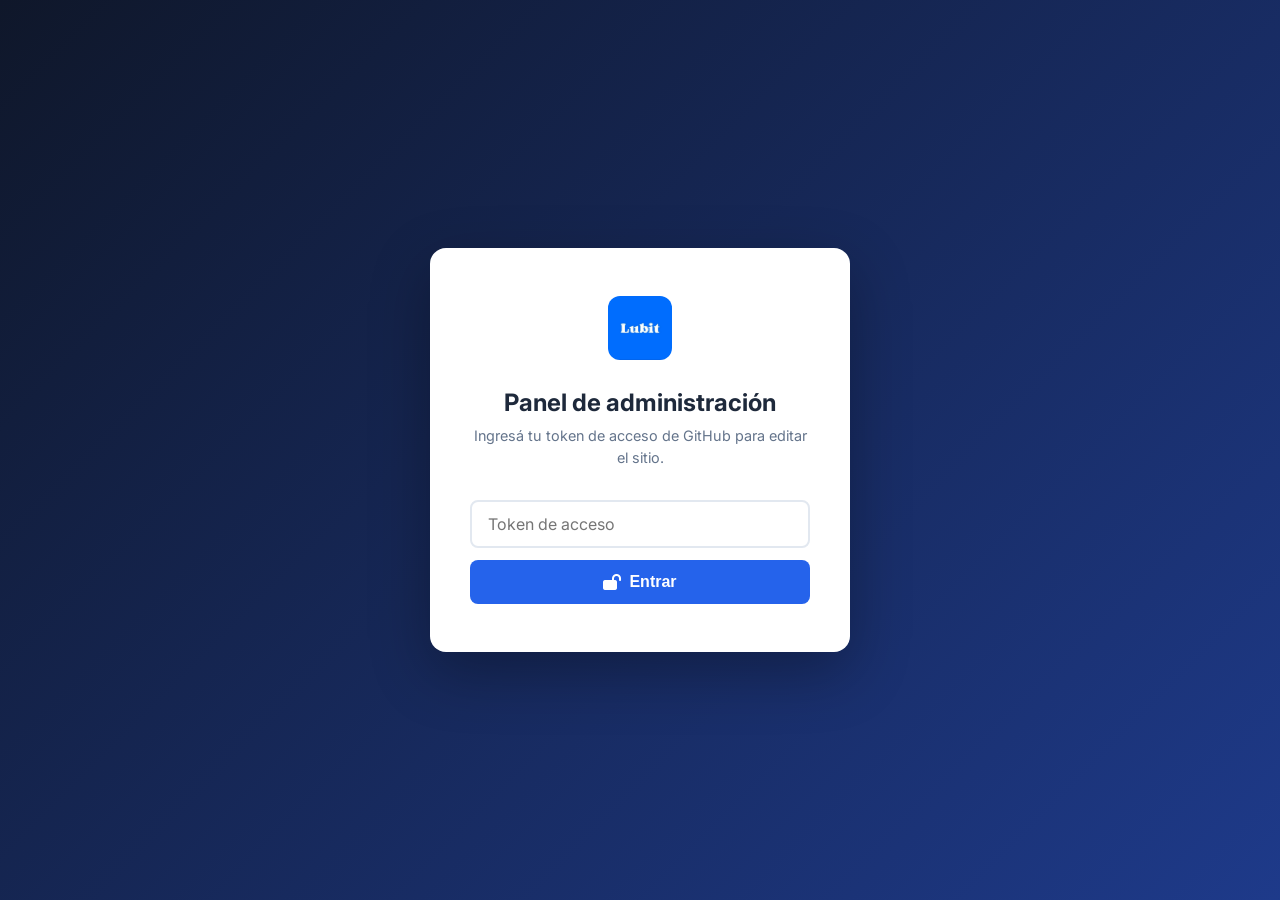
==== admin.html @ f9c35e86 "Agregar panel de administración con datos dinámicos - datos.json: reparaciones y contacto editables " ====
<!DOCTYPE html>
<html lang="es">
<head>
  <meta charset="UTF-8"/>
  <meta name="viewport" content="width=device-width, initial-scale=1"/>
  <title>Admin — Lubit</title>
  <link rel="icon" type="image/jpeg" href="logo.jpeg"/>
  <link href="https://fonts.googleapis.com/css2?family=Inter:wght@400;500;600;700&display=swap" rel="stylesheet"/>
  <link rel="stylesheet" href="https://cdnjs.cloudflare.com/ajax/libs/font-awesome/6.5.0/css/all.min.css"/>
  <style>
    *, *::before, *::after { box-sizing: border-box; margin: 0; padding: 0; }
    body { font-family: 'Inter', sans-serif; background: #f1f5f9; color: #1e293b; min-height: 100vh; }

    /* ---- LOGIN ---- */
    #loginScreen {
      min-height: 100vh;
      display: flex;
      align-items: center;
      justify-content: center;
      background: linear-gradient(135deg, #0f172a 0%, #1e3a8a 100%);
    }
    .login-card {
      background: white;
      border-radius: 16px;
      padding: 48px 40px;
      width: 100%;
      max-width: 420px;
      text-align: center;
      box-shadow: 0 20px 60px rgba(0,0,0,0.3);
    }
    .login-card img { width: 64px; height: 64px; border-radius: 12px; margin-bottom: 24px; object-fit: cover; }
    .login-card h1 { font-size: 1.5rem; font-weight: 700; margin-bottom: 8px; }
    .login-card p { color: #64748b; margin-bottom: 32px; font-size: 0.9rem; line-height: 1.5; }
    .login-card input {
      width: 100%;
      padding: 12px 16px;
      border: 2px solid #e2e8f0;
      border-radius: 8px;
      font-size: 1rem;
      font-family: inherit;
      margin-bottom: 12px;
      transition: border-color .2s;
    }
    .login-card input:focus { outline: none; border-color: #2563eb; }
    .btn-login {
      width: 100%;
      padding: 13px;
      background: #2563eb;
      color: white;
      border: none;
      border-radius: 8px;
      font-size: 1rem;
      font-weight: 600;
      cursor: pointer;
      transition: background .2s;
      display: flex;
      align-items: center;
      justify-content: center;
      gap: 8px;
    }
    .btn-login:hover { background: #1d4ed8; }
    .login-error {
      color: #ef4444;
      font-size: 0.85rem;
      margin-top: 12px;
      display: none;
      background: #fef2f2;
      padding: 10px;
      border-radius: 8px;
    }

    /* ---- ADMIN PANEL ---- */
    #adminPanel { display: none; }

    .admin-header {
      background: linear-gradient(135deg, #0f172a, #1e3a8a);
      color: white;
      padding: 0 24px;
      height: 64px;
      display: flex;
      align-items: center;
      justify-content: space-between;
      position: sticky;
      top: 0;
      z-index: 100;
      box-shadow: 0 2px 12px rgba(0,0,0,0.25);
    }
    .header-left { display: flex; align-items: center; gap: 12px; }
    .header-left img { width: 36px; height: 36px; border-radius: 8px; object-fit: cover; }
    .header-left h1 { font-size: 1.05rem; font-weight: 600; }
    .header-actions { display: flex; gap: 8px; }
    .btn-save {
      background: #16a34a;
      color: white;
      border: none;
      border-radius: 8px;
      padding: 9px 20px;
      font-size: 0.9rem;
      font-weight: 600;
      cursor: pointer;
      display: flex;
      align-items: center;
      gap: 6px;
      transition: background .2s, opacity .2s;
      font-family: inherit;
    }
    .btn-save:hover { background: #15803d; }
    .btn-save:disabled { opacity: .6; cursor: not-allowed; }
    .btn-logout {
      background: rgba(255,255,255,0.12);
      color: white;
      border: 1px solid rgba(255,255,255,0.25);
      border-radius: 8px;
      padding: 9px 16px;
      font-size: 0.9rem;
      cursor: pointer;
      transition: background .2s;
      font-family: inherit;
    }
    .btn-logout:hover { background: rgba(255,255,255,0.22); }

    .admin-main {
      max-width: 860px;
      margin: 32px auto;
      padding: 0 24px 80px;
    }

    .admin-section {
      background: white;
      border-radius: 14px;
      padding: 28px;
      margin-bottom: 24px;
      box-shadow: 0 1px 4px rgba(0,0,0,0.06);
      border: 1px solid #e2e8f0;
    }
    .admin-section h2 {
      font-size: 1.05rem;
      font-weight: 700;
      color: #1e293b;
      margin-bottom: 4px;
      display: flex;
      align-items: center;
      gap: 8px;
    }
    .admin-section h2 i { color: #2563eb; }
    .section-desc { color: #64748b; font-size: 0.85rem; margin-bottom: 22px; }

    .form-grid { display: grid; grid-template-columns: 1fr 1fr; gap: 16px; }
    .form-group { display: flex; flex-direction: column; gap: 6px; }
    .form-group.full { grid-column: 1 / -1; }
    .form-group label { font-size: 0.82rem; font-weight: 600; color: #374151; text-transform: uppercase; letter-spacing: .03em; }
    .form-group input {
      padding: 10px 14px;
      border: 2px solid #e2e8f0;
      border-radius: 8px;
      font-size: 0.95rem;
      font-family: inherit;
      transition: border-color .2s;
      color: #1e293b;
    }
    .form-group input:focus { outline: none; border-color: #2563eb; }

    /* Repairs */
    .repair-admin-list { display: flex; flex-direction: column; gap: 10px; }
    .repair-admin-item {
      display: flex;
      align-items: center;
      gap: 14px;
      padding: 14px 16px;
      border: 2px solid #e2e8f0;
      border-radius: 10px;
      transition: border-color .2s;
    }
    .repair-admin-item:focus-within { border-color: #2563eb; }
    .repair-icon-box {
      width: 42px;
      height: 42px;
      background: #eff6ff;
      border-radius: 10px;
      display: flex;
      align-items: center;
      justify-content: center;
      color: #2563eb;
      font-size: 1rem;
      flex-shrink: 0;
    }
    .repair-info { flex: 1; min-width: 0; }
    .repair-info strong { display: block; font-size: 0.9rem; font-weight: 600; }
    .repair-info small { color: #64748b; font-size: 0.78rem; }
    .repair-price-input {
      width: 190px;
      flex-shrink: 0;
      padding: 8px 12px;
      border: 2px solid #e2e8f0;
      border-radius: 8px;
      font-size: 0.9rem;
      font-family: inherit;
      transition: border-color .2s;
      text-align: right;
    }
    .repair-price-input:focus { outline: none; border-color: #2563eb; }

    /* Toast */
    .toast {
      position: fixed;
      bottom: 24px;
      right: 24px;
      padding: 14px 20px;
      border-radius: 10px;
      color: white;
      font-weight: 600;
      font-size: 0.9rem;
      display: flex;
      align-items: center;
      gap: 8px;
      box-shadow: 0 4px 20px rgba(0,0,0,0.2);
      transform: translateY(80px);
      opacity: 0;
      transition: all .3s ease;
      z-index: 9999;
      max-width: 360px;
    }
    .toast.show { transform: translateY(0); opacity: 1; }
    .toast.success { background: #16a34a; }
    .toast.error { background: #dc2626; }
    .toast.info { background: #2563eb; }

    @media (max-width: 600px) {
      .form-grid { grid-template-columns: 1fr; }
      .repair-admin-item { flex-wrap: wrap; }
      .repair-price-input { width: 100%; text-align: left; }
      .header-left h1 { display: none; }
    }
  </style>
</head>
<body>

<!-- LOGIN -->
<div id="loginScreen">
  <div class="login-card">
    <img src="logo.jpeg" alt="Lubit"/>
    <h1>Panel de administración</h1>
    <p>Ingresá tu token de acceso de GitHub para editar el sitio.</p>
    <input type="password" id="tokenInput" placeholder="Token de acceso"/>
    <button class="btn-login" onclick="login()">
      <i class="fa-solid fa-lock-open"></i> Entrar
    </button>
    <div class="login-error" id="loginError">
      <i class="fa-solid fa-circle-xmark"></i> Token incorrecto. Verificá e intentá de nuevo.
    </div>
  </div>
</div>

<!-- PANEL -->
<div id="adminPanel">
  <header class="admin-header">
    <div class="header-left">
      <img src="logo.jpeg" alt="Lubit"/>
      <h1>Panel de administración</h1>
    </div>
    <div class="header-actions">
      <button class="btn-save" id="btnGuardar" onclick="guardarCambios()">
        <i class="fa-solid fa-floppy-disk"></i> Guardar cambios
      </button>
      <button class="btn-logout" onclick="logout()">Salir</button>
    </div>
  </header>

  <main class="admin-main">

    <!-- CONTACTO -->
    <div class="admin-section">
      <h2><i class="fa-solid fa-address-card"></i> Información de contacto</h2>
      <p class="section-desc">Estos datos se muestran en la sección "Contactanos" de la página.</p>
      <div class="form-grid">
        <div class="form-group full">
          <label>Dirección</label>
          <input type="text" id="adminDireccion" placeholder="Av. Corrientes 1234, CABA"/>
        </div>
        <div class="form-group">
          <label>Número de WhatsApp (sin + ni espacios)</label>
          <input type="text" id="adminWhatsapp" placeholder="5491112345678"/>
        </div>
        <div class="form-group">
          <label>WhatsApp (texto a mostrar en la página)</label>
          <input type="text" id="adminWhatsappDisplay" placeholder="+54 11 1234-5678"/>
        </div>
        <div class="form-group">
          <label>Email</label>
          <input type="text" id="adminEmail" placeholder="info@lubit.com.ar"/>
        </div>
        <div class="form-group">
          <label>Horario de atención</label>
          <input type="text" id="adminHorario" placeholder="Lun–Sáb: 9:00 a 19:00"/>
        </div>
      </div>
    </div>

    <!-- REPARACIONES -->
    <div class="admin-section">
      <h2><i class="fa-solid fa-screwdriver-wrench"></i> Precios de reparaciones</h2>
      <p class="section-desc">Editá el precio de cada servicio. Ejemplos: "Desde $15.000", "Diagnóstico gratis", "Presupuesto sin cargo".</p>
      <div class="repair-admin-list" id="repairsAdminList">
        <!-- generado por JS -->
      </div>
    </div>

  </main>
</div>

<!-- TOAST -->
<div class="toast" id="toast"></div>

<script>
  const REPO = 'joedev10/lubit';
  const FILE = 'datos.json';
  const TOKEN_KEY = 'lubit_admin_token';

  let datosActuales = null;

  // ---- LOGIN ----
  document.getElementById('tokenInput').addEventListener('keydown', e => {
    if (e.key === 'Enter') login();
  });

  function login() {
    const token = document.getElementById('tokenInput').value.trim();
    if (!token) return;
    document.getElementById('loginError').style.display = 'none';
    verificarToken(token);
  }

  async function verificarToken(token) {
    try {
      const res = await fetch(`https://api.github.com/repos/${REPO}`, {
        headers: { 'Authorization': `token ${token}`, 'Accept': 'application/vnd.github.v3+json' }
      });
      if (!res.ok) throw new Error('Token inválido');
      localStorage.setItem(TOKEN_KEY, token);
      mostrarPanel();
    } catch {
      localStorage.removeItem(TOKEN_KEY);
      document.getElementById('loginError').style.display = 'block';
    }
  }

  function mostrarPanel() {
    document.getElementById('loginScreen').style.display = 'none';
    document.getElementById('adminPanel').style.display = 'block';
    cargarDatosActuales();
  }

  function logout() {
    localStorage.removeItem(TOKEN_KEY);
    location.reload();
  }

  // ---- CARGA DE DATOS ----
  async function cargarDatosActuales() {
    try {
      const res = await fetch('datos.json?t=' + Date.now());
      if (!res.ok) return;
      datosActuales = await res.json();
      rellenarFormulario(datosActuales);
    } catch (e) {
      mostrarToast('No se pudo cargar datos.json', 'error');
    }
  }

  function rellenarFormulario(datos) {
    if (datos.contacto) {
      setValue('adminDireccion', datos.contacto.direccion);
      setValue('adminWhatsapp', datos.contacto.whatsapp);
      setValue('adminWhatsappDisplay', datos.contacto.whatsapp_display);
      setValue('adminEmail', datos.contacto.email);
      setValue('adminHorario', datos.contacto.horario);
    }
    if (datos.reparaciones) {
      renderRepairsAdmin(datos.reparaciones);
    }
  }

  function setValue(id, val) {
    const el = document.getElementById(id);
    if (el && val !== undefined) el.value = val;
  }

  function renderRepairsAdmin(repairs) {
    const list = document.getElementById('repairsAdminList');
    list.innerHTML = repairs.map((r, i) => `
      <div class="repair-admin-item">
        <div class="repair-icon-box"><i class="${r.icono}"></i></div>
        <div class="repair-info">
          <strong>${r.titulo}</strong>
          <small>${r.descripcion}</small>
        </div>
        <input class="repair-price-input" type="text"
               id="repairPrice_${i}"
               value="${r.precio}"
               placeholder="Ej: Desde $15.000"/>
      </div>
    `).join('');
  }

  // ---- GUARDAR ----
  async function guardarCambios() {
    const token = localStorage.getItem(TOKEN_KEY);
    if (!token) { logout(); return; }
    if (!datosActuales) { mostrarToast('Esperá a que carguen los datos', 'error'); return; }

    const btn = document.getElementById('btnGuardar');
    btn.disabled = true;
    btn.innerHTML = '<i class="fa-solid fa-spinner fa-spin"></i> Guardando...';

    try {
      const nuevoDatos = {
        contacto: {
          direccion: getVal('adminDireccion'),
          whatsapp: getVal('adminWhatsapp'),
          whatsapp_display: getVal('adminWhatsappDisplay'),
          email: getVal('adminEmail'),
          horario: getVal('adminHorario')
        },
        reparaciones: datosActuales.reparaciones.map((r, i) => ({
          ...r,
          precio: getVal(`repairPrice_${i}`) || r.precio
        }))
      };

      // Obtener SHA actual del archivo
      const getRes = await fetch(`https://api.github.com/repos/${REPO}/contents/${FILE}`, {
        headers: { 'Authorization': `token ${token}`, 'Accept': 'application/vnd.github.v3+json' }
      });
      if (!getRes.ok) throw new Error('No se pudo acceder al archivo en GitHub');
      const getJson = await getRes.json();
      const sha = getJson.sha;

      // Subir el archivo actualizado
      const content = btoa(unescape(encodeURIComponent(JSON.stringify(nuevoDatos, null, 2))));
      const putRes = await fetch(`https://api.github.com/repos/${REPO}/contents/${FILE}`, {
        method: 'PUT',
        headers: {
          'Authorization': `token ${token}`,
          'Accept': 'application/vnd.github.v3+json',
          'Content-Type': 'application/json'
        },
        body: JSON.stringify({
          message: 'Admin: actualizar datos del sitio',
          content,
          sha
        })
      });

      if (!putRes.ok) {
        const err = await putRes.json();
        throw new Error(err.message || 'Error al guardar en GitHub');
      }

      datosActuales = nuevoDatos;
      mostrarToast('¡Guardado! Los cambios se verán en la página en ~1 minuto.', 'success');

    } catch (e) {
      mostrarToast('Error: ' + e.message, 'error');
    } finally {
      btn.disabled = false;
      btn.innerHTML = '<i class="fa-solid fa-floppy-disk"></i> Guardar cambios';
    }
  }

  function getVal(id) {
    const el = document.getElementById(id);
    return el ? el.value.trim() : '';
  }

  // ---- TOAST ----
  function mostrarToast(msg, tipo = 'info') {
    const toast = document.getElementById('toast');
    const icons = { success: 'fa-circle-check', error: 'fa-circle-xmark', info: 'fa-circle-info' };
    toast.innerHTML = `<i class="fa-solid ${icons[tipo]}"></i> ${msg}`;
    toast.className = `toast ${tipo} show`;
    clearTimeout(toast._t);
    toast._t = setTimeout(() => toast.classList.remove('show'), 4500);
  }

  // ---- INIT ----
  const savedToken = localStorage.getItem(TOKEN_KEY);
  if (savedToken) {
    verificarToken(savedToken);
  }
</script>
</body>
</html>
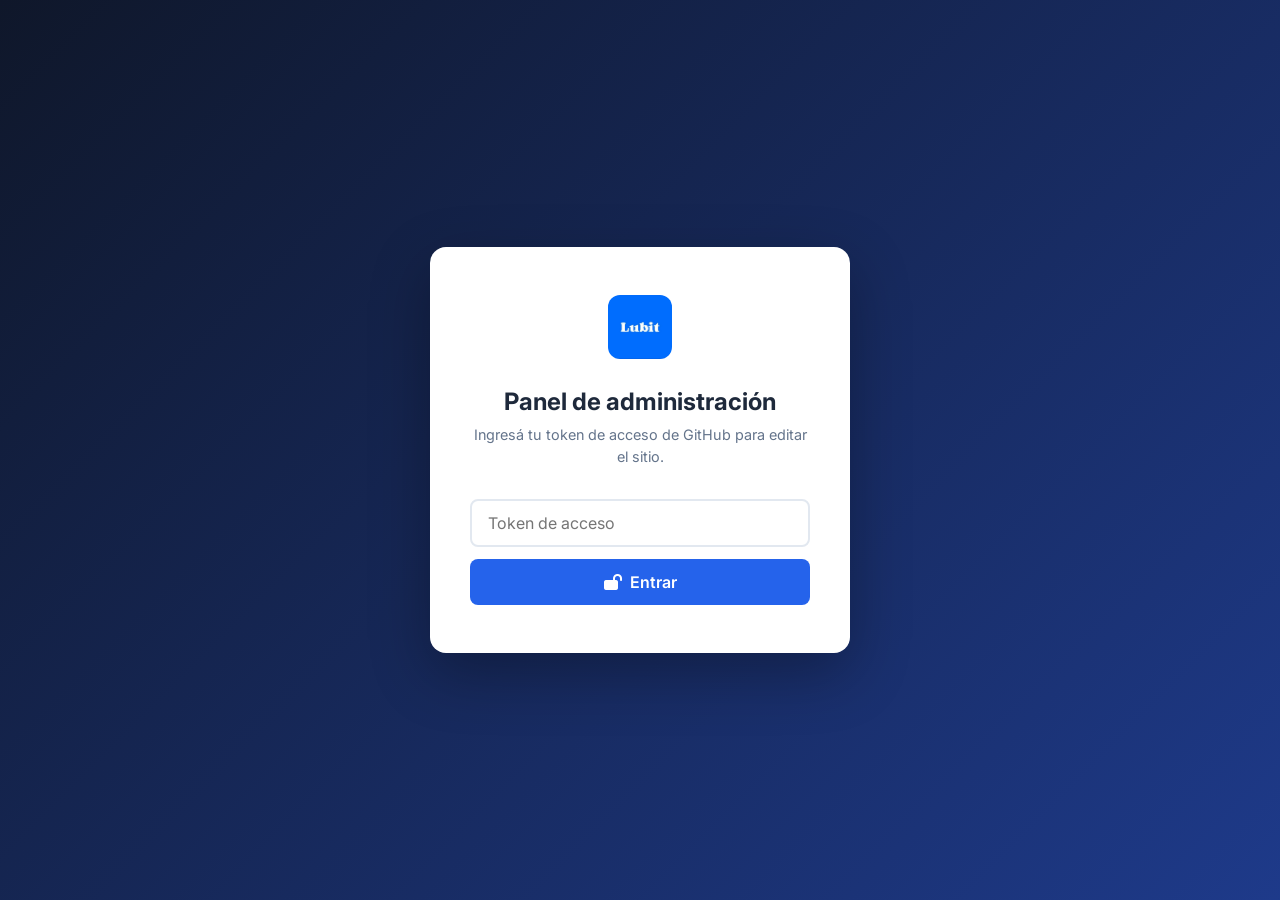
==== commit c94e5341: "Agregar sección de fotos de productos al panel admin - admin.html: nueva sección para gestionar foto" ====
--- a/admin.html
+++ b/admin.html
@@ -57,6 +57,7 @@
       align-items: center;
       justify-content: center;
       gap: 8px;
+      font-family: inherit;
     }
     .btn-login:hover { background: #1d4ed8; }
     .login-error {
@@ -144,6 +145,7 @@
     }
     .admin-section h2 i { color: #2563eb; }
     .section-desc { color: #64748b; font-size: 0.85rem; margin-bottom: 22px; }
+    .section-desc a { color: #2563eb; }
 
     .form-grid { display: grid; grid-template-columns: 1fr 1fr; gap: 16px; }
     .form-group { display: flex; flex-direction: column; gap: 6px; }
@@ -199,6 +201,122 @@
       text-align: right;
     }
     .repair-price-input:focus { outline: none; border-color: #2563eb; }
+
+    /* ---- FOTOS ---- */
+    .loading-text { color: #64748b; font-size: 0.9rem; padding: 20px 0; }
+    .productos-fotos-list { display: flex; flex-direction: column; gap: 16px; }
+
+    .producto-foto-card {
+      border: 2px solid #e2e8f0;
+      border-radius: 12px;
+      overflow: hidden;
+    }
+    .producto-foto-header {
+      display: flex;
+      align-items: center;
+      gap: 10px;
+      padding: 12px 16px;
+      background: #f8fafc;
+      border-bottom: 1px solid #e2e8f0;
+    }
+    .producto-foto-header strong { font-size: 0.95rem; flex: 1; }
+    .marca-tag {
+      background: #eff6ff;
+      color: #2563eb;
+      font-size: 0.75rem;
+      font-weight: 600;
+      padding: 3px 8px;
+      border-radius: 20px;
+    }
+    .badge-disponible {
+      background: #dcfce7;
+      color: #16a34a;
+      font-size: 0.72rem;
+      font-weight: 600;
+      padding: 3px 8px;
+      border-radius: 20px;
+    }
+    .badge-nodisponible {
+      background: #fef2f2;
+      color: #dc2626;
+      font-size: 0.72rem;
+      font-weight: 600;
+      padding: 3px 8px;
+      border-radius: 20px;
+    }
+
+    .fotos-inputs-list { padding: 14px 16px; display: flex; flex-direction: column; gap: 10px; }
+    .foto-input-row {
+      display: flex;
+      align-items: center;
+      gap: 10px;
+    }
+    .foto-num {
+      color: #94a3b8;
+      font-size: 0.8rem;
+      font-weight: 600;
+      width: 20px;
+      flex-shrink: 0;
+      text-align: right;
+    }
+    .foto-preview {
+      width: 48px;
+      height: 48px;
+      object-fit: cover;
+      border-radius: 8px;
+      border: 1px solid #e2e8f0;
+      flex-shrink: 0;
+      background: #f1f5f9;
+    }
+    .foto-preview.empty {
+      display: flex;
+      align-items: center;
+      justify-content: center;
+      color: #cbd5e1;
+      font-size: 1.2rem;
+    }
+    .foto-url-input {
+      flex: 1;
+      padding: 8px 12px;
+      border: 2px solid #e2e8f0;
+      border-radius: 8px;
+      font-size: 0.85rem;
+      font-family: inherit;
+      transition: border-color .2s;
+      min-width: 0;
+    }
+    .foto-url-input:focus { outline: none; border-color: #2563eb; }
+    .btn-remove-foto {
+      background: none;
+      border: none;
+      color: #94a3b8;
+      cursor: pointer;
+      padding: 4px;
+      border-radius: 4px;
+      transition: color .2s;
+      flex-shrink: 0;
+      font-size: 1rem;
+    }
+    .btn-remove-foto:hover { color: #ef4444; }
+    .btn-add-foto {
+      display: flex;
+      align-items: center;
+      gap: 6px;
+      color: #2563eb;
+      font-size: 0.85rem;
+      font-weight: 600;
+      background: none;
+      border: 2px dashed #bfdbfe;
+      border-radius: 8px;
+      padding: 8px 14px;
+      cursor: pointer;
+      transition: background .2s, border-color .2s;
+      font-family: inherit;
+      margin-top: 4px;
+      width: 100%;
+      justify-content: center;
+    }
+    .btn-add-foto:hover { background: #eff6ff; border-color: #93c5fd; }
 
     /* Toast */
     .toast {
@@ -218,7 +336,7 @@
       opacity: 0;
       transition: all .3s ease;
       z-index: 9999;
-      max-width: 360px;
+      max-width: 380px;
     }
     .toast.show { transform: translateY(0); opacity: 1; }
     .toast.success { background: #16a34a; }
@@ -300,8 +418,18 @@
     <div class="admin-section">
       <h2><i class="fa-solid fa-screwdriver-wrench"></i> Precios de reparaciones</h2>
       <p class="section-desc">Editá el precio de cada servicio. Ejemplos: "Desde $15.000", "Diagnóstico gratis", "Presupuesto sin cargo".</p>
-      <div class="repair-admin-list" id="repairsAdminList">
-        <!-- generado por JS -->
+      <div class="repair-admin-list" id="repairsAdminList"></div>
+    </div>
+
+    <!-- FOTOS DE PRODUCTOS -->
+    <div class="admin-section">
+      <h2><i class="fa-solid fa-images"></i> Fotos de productos</h2>
+      <p class="section-desc">
+        Para cada celular pegá los links de Imgur (hasta 6 fotos por producto).
+        <a href="https://imgur.com/upload" target="_blank">Subir foto a Imgur →</a>
+      </p>
+      <div id="fotosProductosList">
+        <p class="loading-text"><i class="fa-solid fa-spinner fa-spin"></i> Cargando productos desde la planilla...</p>
       </div>
     </div>
 
@@ -315,6 +443,7 @@
   const REPO = 'joedev10/lubit';
   const FILE = 'datos.json';
   const TOKEN_KEY = 'lubit_admin_token';
+  const SHEETS_URL = 'https://docs.google.com/spreadsheets/d/e/2PACX-1vTqOXq_4et5S8zU1ytsX1KzbixP6PyJDYp25_I5_OaDYCVOk11DRukT2BjgC7bnVVzSS_5sXydj7Sq8/pub?output=csv';
 
   let datosActuales = null;
 
@@ -362,6 +491,7 @@
       if (!res.ok) return;
       datosActuales = await res.json();
       rellenarFormulario(datosActuales);
+      cargarProductosParaFotos(datosActuales.fotos_productos || {});
     } catch (e) {
       mostrarToast('No se pudo cargar datos.json', 'error');
     }
@@ -375,9 +505,7 @@
       setValue('adminEmail', datos.contacto.email);
       setValue('adminHorario', datos.contacto.horario);
     }
-    if (datos.reparaciones) {
-      renderRepairsAdmin(datos.reparaciones);
-    }
+    if (datos.reparaciones) renderRepairsAdmin(datos.reparaciones);
   }
 
   function setValue(id, val) {
@@ -386,8 +514,7 @@
   }
 
   function renderRepairsAdmin(repairs) {
-    const list = document.getElementById('repairsAdminList');
-    list.innerHTML = repairs.map((r, i) => `
+    document.getElementById('repairsAdminList').innerHTML = repairs.map((r, i) => `
       <div class="repair-admin-item">
         <div class="repair-icon-box"><i class="${r.icono}"></i></div>
         <div class="repair-info">
@@ -395,11 +522,170 @@
           <small>${r.descripcion}</small>
         </div>
         <input class="repair-price-input" type="text"
-               id="repairPrice_${i}"
-               value="${r.precio}"
+               id="repairPrice_${i}" value="${r.precio}"
                placeholder="Ej: Desde $15.000"/>
       </div>
     `).join('');
+  }
+
+  // ---- FOTOS DE PRODUCTOS ----
+  function parseCSVAdmin(text) {
+    const lines = text.trim().replace(/\r/g, '').split('\n');
+    return lines.slice(1).map(line => {
+      const cols = [];
+      let current = '', inQuotes = false;
+      for (let i = 0; i < line.length; i++) {
+        if (line[i] === '"') { inQuotes = !inQuotes; }
+        else if (line[i] === ',' && !inQuotes) { cols.push(current.trim()); current = ''; }
+        else { current += line[i]; }
+      }
+      cols.push(current.trim());
+      return cols;
+    }).filter(cols => cols.some(c => c));
+  }
+
+  async function cargarProductosParaFotos(fotosGuardadas) {
+    const container = document.getElementById('fotosProductosList');
+    try {
+      const res = await fetch(SHEETS_URL + '&t=' + Date.now());
+      if (!res.ok) throw new Error();
+      const rows = parseCSVAdmin(await res.text());
+
+      const productos = rows
+        .filter(cols => cols[0])
+        .map(cols => ({
+          nombre: cols[0] || '',
+          marca: cols[1] || '',
+          disponible: (cols[6] || '').trim().toUpperCase()
+        }));
+
+      if (!productos.length) {
+        container.innerHTML = '<p class="loading-text">No se encontraron productos en la planilla.</p>';
+        return;
+      }
+
+      container.innerHTML = '';
+      const list = document.createElement('div');
+      list.className = 'productos-fotos-list';
+
+      productos.forEach(p => {
+        const fotos = fotosGuardadas[p.nombre] || [];
+        list.appendChild(crearCardFotos(p, fotos));
+      });
+
+      container.appendChild(list);
+    } catch {
+      container.innerHTML = '<p class="loading-text" style="color:#ef4444">No se pudo cargar la planilla. Verificá que esté pública.</p>';
+    }
+  }
+
+  function crearCardFotos(p, fotos) {
+    const card = document.createElement('div');
+    card.className = 'producto-foto-card';
+    card.dataset.nombre = p.nombre;
+
+    const badge = p.disponible === 'SI'
+      ? '<span class="badge-disponible">En venta</span>'
+      : '<span class="badge-nodisponible">No disponible</span>';
+
+    card.innerHTML = `
+      <div class="producto-foto-header">
+        <strong>${p.nombre}</strong>
+        <span class="marca-tag">${p.marca}</span>
+        ${badge}
+      </div>
+      <div class="fotos-inputs-list" id="fotosList_${slugify(p.nombre)}"></div>
+    `;
+
+    const list = card.querySelector('.fotos-inputs-list');
+
+    // Mostrar fotos existentes
+    (fotos.length ? fotos : ['']).forEach(url => agregarFilaFoto(list, url));
+
+    // Botón agregar
+    const btnAdd = document.createElement('button');
+    btnAdd.className = 'btn-add-foto';
+    btnAdd.type = 'button';
+    btnAdd.innerHTML = '<i class="fa-solid fa-plus"></i> Agregar foto';
+    btnAdd.onclick = () => {
+      if (list.querySelectorAll('.foto-input-row').length < 6) {
+        agregarFilaFoto(list, '');
+      } else {
+        mostrarToast('Máximo 6 fotos por producto', 'info');
+      }
+    };
+    list.appendChild(btnAdd);
+
+    return card;
+  }
+
+  function agregarFilaFoto(list, url) {
+    const btnAdd = list.querySelector('.btn-add-foto');
+    const index = list.querySelectorAll('.foto-input-row').length + 1;
+
+    const row = document.createElement('div');
+    row.className = 'foto-input-row';
+
+    const num = document.createElement('span');
+    num.className = 'foto-num';
+    num.textContent = index;
+
+    const preview = document.createElement('img');
+    preview.className = 'foto-preview';
+    preview.src = url || '';
+    preview.alt = '';
+    if (!url) preview.style.display = 'none';
+    preview.onerror = () => preview.style.display = 'none';
+
+    const input = document.createElement('input');
+    input.type = 'url';
+    input.className = 'foto-url-input';
+    input.value = url || '';
+    input.placeholder = 'https://i.imgur.com/...';
+    input.addEventListener('input', function () {
+      if (this.value) {
+        preview.src = this.value;
+        preview.style.display = 'block';
+        preview.onerror = () => preview.style.display = 'none';
+      } else {
+        preview.style.display = 'none';
+      }
+    });
+
+    const btnRemove = document.createElement('button');
+    btnRemove.type = 'button';
+    btnRemove.className = 'btn-remove-foto';
+    btnRemove.innerHTML = '<i class="fa-solid fa-xmark"></i>';
+    btnRemove.title = 'Quitar foto';
+    btnRemove.onclick = () => {
+      row.remove();
+      // Renumerar
+      list.querySelectorAll('.foto-num').forEach((n, i) => n.textContent = i + 1);
+    };
+
+    row.appendChild(num);
+    row.appendChild(preview);
+    row.appendChild(input);
+    row.appendChild(btnRemove);
+
+    if (btnAdd) list.insertBefore(row, btnAdd);
+    else list.appendChild(row);
+  }
+
+  function slugify(str) {
+    return str.replace(/[^a-zA-Z0-9]/g, '_');
+  }
+
+  function recopilarFotos() {
+    const fotos = {};
+    document.querySelectorAll('.producto-foto-card').forEach(card => {
+      const nombre = card.dataset.nombre;
+      const urls = [...card.querySelectorAll('.foto-url-input')]
+        .map(i => i.value.trim())
+        .filter(Boolean);
+      if (urls.length) fotos[nombre] = urls;
+    });
+    return fotos;
   }
 
   // ---- GUARDAR ----
@@ -424,18 +710,16 @@
         reparaciones: datosActuales.reparaciones.map((r, i) => ({
           ...r,
           precio: getVal(`repairPrice_${i}`) || r.precio
-        }))
+        })),
+        fotos_productos: recopilarFotos()
       };
 
-      // Obtener SHA actual del archivo
       const getRes = await fetch(`https://api.github.com/repos/${REPO}/contents/${FILE}`, {
         headers: { 'Authorization': `token ${token}`, 'Accept': 'application/vnd.github.v3+json' }
       });
       if (!getRes.ok) throw new Error('No se pudo acceder al archivo en GitHub');
-      const getJson = await getRes.json();
-      const sha = getJson.sha;
-
-      // Subir el archivo actualizado
+      const sha = (await getRes.json()).sha;
+
       const content = btoa(unescape(encodeURIComponent(JSON.stringify(nuevoDatos, null, 2))));
       const putRes = await fetch(`https://api.github.com/repos/${REPO}/contents/${FILE}`, {
         method: 'PUT',
@@ -457,7 +741,7 @@
       }
 
       datosActuales = nuevoDatos;
-      mostrarToast('¡Guardado! Los cambios se verán en la página en ~1 minuto.', 'success');
+      mostrarToast('¡Guardado! Los cambios se verán en ~1 minuto.', 'success');
 
     } catch (e) {
       mostrarToast('Error: ' + e.message, 'error');
@@ -484,9 +768,7 @@
 
   // ---- INIT ----
   const savedToken = localStorage.getItem(TOKEN_KEY);
-  if (savedToken) {
-    verificarToken(savedToken);
-  }
+  if (savedToken) verificarToken(savedToken);
 </script>
 </body>
 </html>
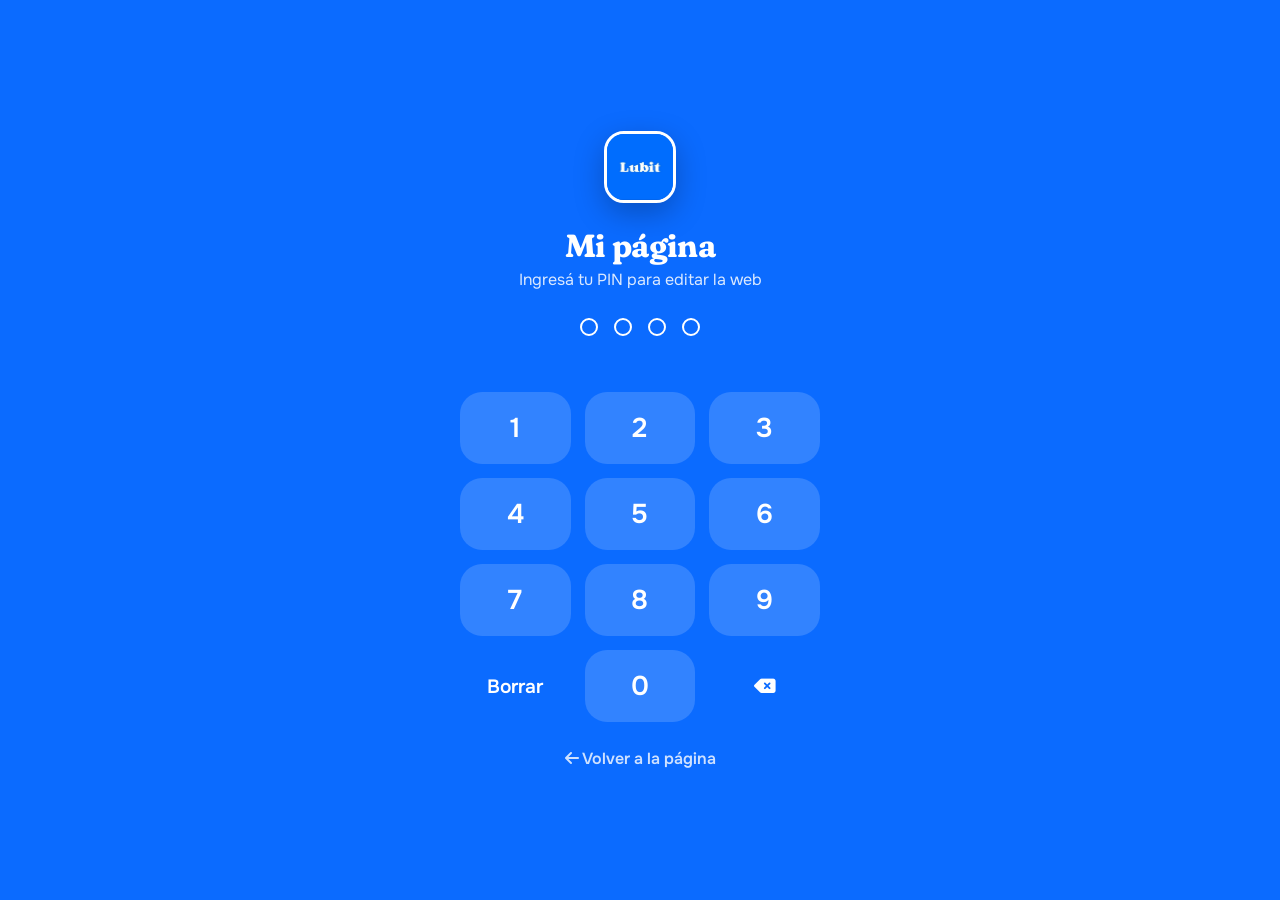
==== commit 3d790d30: "Rediseño: página más visual y vendedora + admin con PIN - Portada nueva con estado abierto/cerrado, " ====
--- a/admin.html
+++ b/admin.html
@@ -1,774 +1,812 @@
 <!DOCTYPE html>
 <html lang="es">
 <head>
-  <meta charset="UTF-8"/>
-  <meta name="viewport" content="width=device-width, initial-scale=1"/>
-  <title>Admin — Lubit</title>
-  <link rel="icon" type="image/jpeg" href="logo.jpeg"/>
-  <link href="https://fonts.googleapis.com/css2?family=Inter:wght@400;500;600;700&display=swap" rel="stylesheet"/>
-  <link rel="stylesheet" href="https://cdnjs.cloudflare.com/ajax/libs/font-awesome/6.5.0/css/all.min.css"/>
+  <meta charset="UTF-8" />
+  <meta name="viewport" content="width=device-width, initial-scale=1, viewport-fit=cover" />
+  <meta name="theme-color" content="#0b1530" />
+  <meta name="robots" content="noindex" />
+  <title>Mi página · Lubit</title>
+  <link rel="icon" type="image/jpeg" href="logo.jpeg" />
+  <link rel="preconnect" href="https://fonts.googleapis.com" />
+  <link rel="preconnect" href="https://fonts.gstatic.com" crossorigin />
+  <link href="https://fonts.googleapis.com/css2?family=Fraunces:opsz,wght,SOFT@9..144,700..900,100&family=Onest:wght@400;500;600;700&display=swap" rel="stylesheet" />
+  <link rel="stylesheet" href="https://cdnjs.cloudflare.com/ajax/libs/font-awesome/6.5.0/css/all.min.css" />
   <style>
     *, *::before, *::after { box-sizing: border-box; margin: 0; padding: 0; }
-    body { font-family: 'Inter', sans-serif; background: #f1f5f9; color: #1e293b; min-height: 100vh; }
-
-    /* ---- LOGIN ---- */
-    #loginScreen {
-      min-height: 100vh;
-      display: flex;
-      align-items: center;
-      justify-content: center;
-      background: linear-gradient(135deg, #0f172a 0%, #1e3a8a 100%);
-    }
-    .login-card {
-      background: white;
-      border-radius: 16px;
-      padding: 48px 40px;
-      width: 100%;
-      max-width: 420px;
-      text-align: center;
-      box-shadow: 0 20px 60px rgba(0,0,0,0.3);
-    }
-    .login-card img { width: 64px; height: 64px; border-radius: 12px; margin-bottom: 24px; object-fit: cover; }
-    .login-card h1 { font-size: 1.5rem; font-weight: 700; margin-bottom: 8px; }
-    .login-card p { color: #64748b; margin-bottom: 32px; font-size: 0.9rem; line-height: 1.5; }
-    .login-card input {
-      width: 100%;
-      padding: 12px 16px;
-      border: 2px solid #e2e8f0;
-      border-radius: 8px;
-      font-size: 1rem;
-      font-family: inherit;
-      margin-bottom: 12px;
-      transition: border-color .2s;
-    }
-    .login-card input:focus { outline: none; border-color: #2563eb; }
-    .btn-login {
-      width: 100%;
-      padding: 13px;
-      background: #2563eb;
-      color: white;
-      border: none;
-      border-radius: 8px;
-      font-size: 1rem;
-      font-weight: 600;
-      cursor: pointer;
-      transition: background .2s;
-      display: flex;
-      align-items: center;
-      justify-content: center;
-      gap: 8px;
-      font-family: inherit;
-    }
-    .btn-login:hover { background: #1d4ed8; }
-    .login-error {
-      color: #ef4444;
-      font-size: 0.85rem;
-      margin-top: 12px;
-      display: none;
-      background: #fef2f2;
-      padding: 10px;
-      border-radius: 8px;
-    }
-
-    /* ---- ADMIN PANEL ---- */
-    #adminPanel { display: none; }
-
-    .admin-header {
-      background: linear-gradient(135deg, #0f172a, #1e3a8a);
-      color: white;
-      padding: 0 24px;
-      height: 64px;
-      display: flex;
-      align-items: center;
-      justify-content: space-between;
-      position: sticky;
-      top: 0;
-      z-index: 100;
-      box-shadow: 0 2px 12px rgba(0,0,0,0.25);
-    }
-    .header-left { display: flex; align-items: center; gap: 12px; }
-    .header-left img { width: 36px; height: 36px; border-radius: 8px; object-fit: cover; }
-    .header-left h1 { font-size: 1.05rem; font-weight: 600; }
-    .header-actions { display: flex; gap: 8px; }
-    .btn-save {
-      background: #16a34a;
-      color: white;
-      border: none;
-      border-radius: 8px;
-      padding: 9px 20px;
-      font-size: 0.9rem;
-      font-weight: 600;
-      cursor: pointer;
-      display: flex;
-      align-items: center;
-      gap: 6px;
-      transition: background .2s, opacity .2s;
-      font-family: inherit;
-    }
-    .btn-save:hover { background: #15803d; }
-    .btn-save:disabled { opacity: .6; cursor: not-allowed; }
-    .btn-logout {
-      background: rgba(255,255,255,0.12);
-      color: white;
-      border: 1px solid rgba(255,255,255,0.25);
-      border-radius: 8px;
-      padding: 9px 16px;
-      font-size: 0.9rem;
-      cursor: pointer;
-      transition: background .2s;
-      font-family: inherit;
-    }
-    .btn-logout:hover { background: rgba(255,255,255,0.22); }
-
-    .admin-main {
-      max-width: 860px;
-      margin: 32px auto;
-      padding: 0 24px 80px;
-    }
-
-    .admin-section {
-      background: white;
-      border-radius: 14px;
-      padding: 28px;
-      margin-bottom: 24px;
-      box-shadow: 0 1px 4px rgba(0,0,0,0.06);
-      border: 1px solid #e2e8f0;
-    }
-    .admin-section h2 {
-      font-size: 1.05rem;
-      font-weight: 700;
-      color: #1e293b;
-      margin-bottom: 4px;
-      display: flex;
-      align-items: center;
-      gap: 8px;
-    }
-    .admin-section h2 i { color: #2563eb; }
-    .section-desc { color: #64748b; font-size: 0.85rem; margin-bottom: 22px; }
-    .section-desc a { color: #2563eb; }
-
-    .form-grid { display: grid; grid-template-columns: 1fr 1fr; gap: 16px; }
-    .form-group { display: flex; flex-direction: column; gap: 6px; }
-    .form-group.full { grid-column: 1 / -1; }
-    .form-group label { font-size: 0.82rem; font-weight: 600; color: #374151; text-transform: uppercase; letter-spacing: .03em; }
-    .form-group input {
-      padding: 10px 14px;
-      border: 2px solid #e2e8f0;
-      border-radius: 8px;
-      font-size: 0.95rem;
-      font-family: inherit;
-      transition: border-color .2s;
-      color: #1e293b;
-    }
-    .form-group input:focus { outline: none; border-color: #2563eb; }
-
-    /* Repairs */
-    .repair-admin-list { display: flex; flex-direction: column; gap: 10px; }
-    .repair-admin-item {
-      display: flex;
-      align-items: center;
-      gap: 14px;
-      padding: 14px 16px;
-      border: 2px solid #e2e8f0;
-      border-radius: 10px;
-      transition: border-color .2s;
-    }
-    .repair-admin-item:focus-within { border-color: #2563eb; }
-    .repair-icon-box {
-      width: 42px;
-      height: 42px;
-      background: #eff6ff;
-      border-radius: 10px;
-      display: flex;
-      align-items: center;
-      justify-content: center;
-      color: #2563eb;
-      font-size: 1rem;
-      flex-shrink: 0;
-    }
-    .repair-info { flex: 1; min-width: 0; }
-    .repair-info strong { display: block; font-size: 0.9rem; font-weight: 600; }
-    .repair-info small { color: #64748b; font-size: 0.78rem; }
-    .repair-price-input {
-      width: 190px;
-      flex-shrink: 0;
-      padding: 8px 12px;
-      border: 2px solid #e2e8f0;
-      border-radius: 8px;
-      font-size: 0.9rem;
-      font-family: inherit;
-      transition: border-color .2s;
-      text-align: right;
-    }
-    .repair-price-input:focus { outline: none; border-color: #2563eb; }
-
-    /* ---- FOTOS ---- */
-    .loading-text { color: #64748b; font-size: 0.9rem; padding: 20px 0; }
-    .productos-fotos-list { display: flex; flex-direction: column; gap: 16px; }
-
-    .producto-foto-card {
-      border: 2px solid #e2e8f0;
-      border-radius: 12px;
-      overflow: hidden;
-    }
-    .producto-foto-header {
-      display: flex;
-      align-items: center;
-      gap: 10px;
-      padding: 12px 16px;
-      background: #f8fafc;
-      border-bottom: 1px solid #e2e8f0;
-    }
-    .producto-foto-header strong { font-size: 0.95rem; flex: 1; }
-    .marca-tag {
-      background: #eff6ff;
-      color: #2563eb;
-      font-size: 0.75rem;
-      font-weight: 600;
-      padding: 3px 8px;
-      border-radius: 20px;
-    }
-    .badge-disponible {
-      background: #dcfce7;
-      color: #16a34a;
-      font-size: 0.72rem;
-      font-weight: 600;
-      padding: 3px 8px;
-      border-radius: 20px;
-    }
-    .badge-nodisponible {
-      background: #fef2f2;
-      color: #dc2626;
-      font-size: 0.72rem;
-      font-weight: 600;
-      padding: 3px 8px;
-      border-radius: 20px;
-    }
-
-    .fotos-inputs-list { padding: 14px 16px; display: flex; flex-direction: column; gap: 10px; }
-    .foto-input-row {
-      display: flex;
-      align-items: center;
-      gap: 10px;
-    }
-    .foto-num {
-      color: #94a3b8;
-      font-size: 0.8rem;
-      font-weight: 600;
-      width: 20px;
-      flex-shrink: 0;
-      text-align: right;
-    }
-    .foto-preview {
-      width: 48px;
-      height: 48px;
-      object-fit: cover;
-      border-radius: 8px;
-      border: 1px solid #e2e8f0;
-      flex-shrink: 0;
-      background: #f1f5f9;
-    }
-    .foto-preview.empty {
-      display: flex;
-      align-items: center;
-      justify-content: center;
-      color: #cbd5e1;
-      font-size: 1.2rem;
-    }
-    .foto-url-input {
-      flex: 1;
-      padding: 8px 12px;
-      border: 2px solid #e2e8f0;
-      border-radius: 8px;
-      font-size: 0.85rem;
-      font-family: inherit;
-      transition: border-color .2s;
-      min-width: 0;
-    }
-    .foto-url-input:focus { outline: none; border-color: #2563eb; }
-    .btn-remove-foto {
-      background: none;
-      border: none;
-      color: #94a3b8;
-      cursor: pointer;
-      padding: 4px;
-      border-radius: 4px;
-      transition: color .2s;
-      flex-shrink: 0;
-      font-size: 1rem;
-    }
-    .btn-remove-foto:hover { color: #ef4444; }
-    .btn-add-foto {
-      display: flex;
-      align-items: center;
-      gap: 6px;
-      color: #2563eb;
-      font-size: 0.85rem;
-      font-weight: 600;
-      background: none;
-      border: 2px dashed #bfdbfe;
-      border-radius: 8px;
-      padding: 8px 14px;
-      cursor: pointer;
-      transition: background .2s, border-color .2s;
-      font-family: inherit;
-      margin-top: 4px;
-      width: 100%;
-      justify-content: center;
-    }
-    .btn-add-foto:hover { background: #eff6ff; border-color: #93c5fd; }
-
-    /* Toast */
+    :root {
+      --blue: #0b6bff; --blue-deep: #0452cf; --blue-soft: #e6efff;
+      --ink: #0b1530; --cream: #f7f4ee; --line: #e7e3da; --muted: #5b6478; --text: #18203a;
+      --lime: #d8ff3e; --wa: #1fae5b; --red: #e0503c; --red-soft: #fdecea;
+      --display: 'Fraunces', Georgia, serif; --body: 'Onest', system-ui, sans-serif;
+    }
+    [hidden] { display: none !important; }
+    html { -webkit-text-size-adjust: 100%; }
+    body { font-family: var(--body); background: var(--cream); color: var(--text); min-height: 100vh; font-size: 16px; }
+    button, input, select, textarea { font: inherit; color: inherit; }
+    button { cursor: pointer; }
+    h1, h2, h3 { font-family: var(--display); font-variation-settings: 'SOFT' 100; color: var(--ink); letter-spacing: -.02em; line-height: 1.1; }
+
+    /* ---------- PIN ---------- */
+    #pinScreen { min-height: 100vh; min-height: 100dvh; display: grid; place-items: center; background: var(--blue); padding: 24px; }
+    .pin-card { width: 100%; max-width: 360px; text-align: center; color: #fff; }
+    .pin-card img { width: 72px; height: 72px; border-radius: 20px; margin: 0 auto 20px; box-shadow: 0 10px 30px rgba(0,0,0,.25); border: 3px solid #fff; }
+    .pin-card h1 { color: #fff; font-size: 2rem; margin-bottom: 6px; }
+    .pin-card p { opacity: .85; margin-bottom: 28px; }
+    .pin-dots { display: flex; justify-content: center; gap: 16px; margin-bottom: 14px; }
+    .pin-dots span { width: 18px; height: 18px; border-radius: 50%; border: 2.5px solid #fff; transition: background .15s, transform .15s; }
+    .pin-dots span.on { background: #fff; transform: scale(1.1); }
+    .pin-dots.shake { animation: shake .4s; }
+    @keyframes shake { 20%, 60% { transform: translateX(-10px); } 40%, 80% { transform: translateX(10px); } }
+    .pin-msg { min-height: 24px; font-weight: 600; margin-bottom: 18px; color: var(--lime); }
+    .keypad { display: grid; grid-template-columns: repeat(3, 1fr); gap: 14px; }
+    .keypad button {
+      height: 72px; border-radius: 22px; border: 0; background: rgba(255,255,255,.16); color: #fff;
+      font-size: 1.7rem; font-weight: 600; transition: background .1s, transform .1s;
+      -webkit-tap-highlight-color: transparent;
+    }
+    .keypad button:active { background: rgba(255,255,255,.34); transform: scale(.95); }
+    .keypad .k-muted { background: transparent; font-size: 1.2rem; }
+    .pin-back { display: inline-block; margin-top: 26px; color: #fff; opacity: .8; font-weight: 600; text-decoration: none; }
+
+    /* ---------- Panel ---------- */
+    #panel { padding-bottom: 120px; }
+    .top {
+      position: sticky; top: 0; z-index: 30; background: var(--ink); color: #fff;
+      padding: 12px 16px; padding-top: max(12px, env(safe-area-inset-top));
+      display: flex; align-items: center; gap: 12px;
+    }
+    .top img { width: 36px; height: 36px; border-radius: 10px; }
+    .top .t-title { font-weight: 700; flex: 1; min-width: 0; }
+    .top .t-title small { display: block; font-weight: 500; opacity: .7; font-size: .78rem; }
+    .top a, .top button.t-btn {
+      background: rgba(255,255,255,.12); color: #fff; border: 0; border-radius: 999px;
+      padding: 9px 14px; font-weight: 600; font-size: .88rem; text-decoration: none; display: inline-flex; gap: 8px; align-items: center;
+    }
+    .back-btn { background: rgba(255,255,255,.12); border: 0; color: #fff; width: 40px; height: 40px; border-radius: 12px; font-size: 1rem; }
+
+    .wrap { max-width: 760px; margin: 0 auto; padding: 22px 16px; }
+    .hello h1 { font-size: 2rem; margin-bottom: 6px; }
+    .hello p { color: var(--muted); margin-bottom: 22px; }
+
+    .tiles { display: grid; grid-template-columns: repeat(2, 1fr); gap: 12px; }
+    .tile {
+      background: #fff; border: 1px solid var(--line); border-radius: 22px; padding: 18px; text-align: left;
+      display: flex; flex-direction: column; gap: 12px; min-height: 140px; transition: transform .15s, box-shadow .15s;
+    }
+    .tile:active { transform: scale(.98); }
+    .tile:hover { box-shadow: 0 10px 30px -12px rgba(11,21,48,.3); }
+    .tile i { width: 48px; height: 48px; border-radius: 14px; display: grid; place-items: center; font-size: 1.25rem; background: var(--blue-soft); color: var(--blue); }
+    .tile.main { grid-column: 1 / -1; background: var(--blue); color: #fff; border-color: var(--blue); min-height: 0; flex-direction: row; align-items: center; }
+    .tile.main i { background: rgba(255,255,255,.18); color: #fff; }
+    .tile.main strong { color: #fff; }
+    .tile.main span { color: rgba(255,255,255,.85); }
+    .tile strong { font-size: 1.1rem; color: var(--ink); display: block; }
+    .tile span { font-size: .88rem; color: var(--muted); }
+
+    .view-head { margin-bottom: 18px; }
+    .view-head h2 { font-size: 1.8rem; }
+    .view-head p { color: var(--muted); margin-top: 6px; }
+
+    .card { background: #fff; border: 1px solid var(--line); border-radius: 20px; padding: 18px; margin-bottom: 12px; }
+    .field { display: grid; gap: 7px; margin-bottom: 16px; }
+    .field:last-child { margin-bottom: 0; }
+    .field label, .label { font-weight: 700; font-size: .95rem; color: var(--ink); }
+    .field small, .hint { color: var(--muted); font-size: .84rem; font-weight: 500; }
+    .field input, .field textarea, .field select {
+      width: 100%; padding: 14px 16px; border-radius: 14px; border: 2px solid var(--line); background: var(--cream);
+      font-size: 1rem; transition: border-color .15s, background .15s;
+    }
+    .field textarea { min-height: 96px; resize: vertical; line-height: 1.5; }
+    .field input:focus, .field textarea:focus, .field select:focus { outline: none; border-color: var(--blue); background: #fff; }
+    .row2 { display: grid; grid-template-columns: 1fr 1fr; gap: 12px; }
+
+    .chips { display: flex; flex-wrap: wrap; gap: 8px; }
+    .chips button {
+      padding: 10px 16px; border-radius: 999px; border: 2px solid var(--line); background: #fff; font-weight: 600; font-size: .95rem;
+    }
+    .chips button.on { background: var(--ink); border-color: var(--ink); color: #fff; }
+
+    .add-btn {
+      width: 100%; padding: 18px; border-radius: 20px; border: 2.5px dashed #b9cdf3; background: transparent;
+      color: var(--blue); font-weight: 700; font-size: 1.05rem; display: flex; align-items: center; justify-content: center; gap: 10px;
+    }
+    .add-btn:active { background: var(--blue-soft); }
+    .add-btn.big { background: var(--blue); color: #fff; border: 0; padding: 20px; margin-bottom: 16px; box-shadow: 0 10px 24px -10px rgba(11,107,255,.7); }
+
+    .del-btn { background: none; border: 0; color: var(--red); font-weight: 700; display: inline-flex; gap: 8px; align-items: center; padding: 8px 0; }
+
+    /* Lista de celulares */
+    .p-row { display: flex; align-items: center; gap: 14px; background: #fff; border: 1px solid var(--line); border-radius: 20px; padding: 12px; margin-bottom: 10px; }
+    .p-thumb { width: 68px; height: 68px; border-radius: 14px; object-fit: cover; background: #eef1f7; flex-shrink: 0; display: grid; place-items: center; color: #b4bdd2; font-size: 1.6rem; overflow: hidden; }
+    .p-thumb img { width: 100%; height: 100%; object-fit: cover; }
+    .p-info { flex: 1; min-width: 0; text-align: left; background: none; border: 0; padding: 0; }
+    .p-info strong { display: block; color: var(--ink); font-size: 1.05rem; white-space: nowrap; overflow: hidden; text-overflow: ellipsis; }
+    .p-info span { color: var(--muted); font-size: .9rem; }
+    .p-info .p-edit { color: var(--blue); font-weight: 700; font-size: .85rem; display: inline-flex; gap: 6px; align-items: center; margin-top: 2px; }
+    .p-row.sold { opacity: .65; }
+
+    /* Interruptor */
+    .switch { display: flex; flex-direction: column; align-items: center; gap: 4px; background: none; border: 0; font-size: .72rem; font-weight: 700; color: var(--muted); flex-shrink: 0; }
+    .switch .track { width: 52px; height: 30px; border-radius: 999px; background: var(--wa); position: relative; transition: background .2s; }
+    .switch .track::after { content: ''; position: absolute; top: 3px; left: 25px; width: 24px; height: 24px; border-radius: 50%; background: #fff; transition: left .2s; box-shadow: 0 1px 3px rgba(0,0,0,.3); }
+    .switch.off .track { background: #c4c9d6; }
+    .switch.off .track::after { left: 3px; }
+
+    /* Hoja de edición */
+    .sheet { position: fixed; inset: 0; z-index: 40; background: var(--cream); overflow-y: auto; animation: up .25s ease; }
+    @keyframes up { from { transform: translateY(30px); opacity: 0; } }
+    .sheet-foot {
+      position: sticky; bottom: 0; background: linear-gradient(180deg, rgba(247,244,238,0), var(--cream) 30%);
+      padding: 20px 16px; padding-bottom: max(20px, env(safe-area-inset-bottom));
+    }
+    .sheet-foot .wrap { padding: 0; }
+
+    /* Fotos */
+    .photos { display: grid; grid-template-columns: repeat(3, 1fr); gap: 10px; }
+    .ph { position: relative; aspect-ratio: 1; border-radius: 16px; overflow: hidden; background: #eef1f7; }
+    .ph img { width: 100%; height: 100%; object-fit: cover; }
+    .ph .ph-x, .ph .ph-star {
+      position: absolute; top: 6px; width: 32px; height: 32px; border-radius: 50%; border: 0;
+      background: rgba(11,21,48,.75); color: #fff; display: grid; place-items: center; font-size: .85rem;
+    }
+    .ph .ph-x { right: 6px; }
+    .ph .ph-star { left: 6px; }
+    .ph .ph-cover { position: absolute; left: 6px; bottom: 6px; background: var(--lime); color: var(--ink); font-size: .7rem; font-weight: 800; padding: 3px 8px; border-radius: 999px; }
+    .ph .ph-load { position: absolute; inset: 0; background: rgba(11,21,48,.55); display: grid; place-items: center; color: #fff; font-size: 1.4rem; }
+    .ph-add { aspect-ratio: 1; border-radius: 16px; border: 2.5px dashed #b9cdf3; background: #fff; color: var(--blue); display: flex; flex-direction: column; align-items: center; justify-content: center; gap: 6px; font-weight: 700; font-size: .85rem; }
+    .ph-add i { font-size: 1.6rem; }
+
+    .icons { display: flex; flex-wrap: wrap; gap: 8px; }
+    .icons button { width: 48px; height: 48px; border-radius: 14px; border: 2px solid var(--line); background: #fff; color: var(--blue); font-size: 1.1rem; }
+    .icons button.on { background: var(--blue); color: #fff; border-color: var(--blue); }
+
+    .item-head { display: flex; align-items: center; justify-content: space-between; gap: 10px; margin-bottom: 14px; }
+    .item-head strong { color: var(--ink); }
+
+    /* Barra de guardar */
+    .savebar {
+      position: fixed; left: 12px; right: 12px; bottom: 12px; bottom: max(12px, env(safe-area-inset-bottom)); z-index: 35;
+      max-width: 736px; margin: 0 auto; background: var(--ink); color: #fff; border-radius: 22px; padding: 12px 12px 12px 20px;
+      display: flex; align-items: center; gap: 12px; box-shadow: 0 20px 50px -10px rgba(11,21,48,.5); animation: up .25s ease;
+    }
+    .savebar span { flex: 1; font-weight: 600; font-size: .95rem; }
+    .btn-save { background: var(--wa); color: #fff; border: 0; border-radius: 16px; padding: 14px 22px; font-weight: 800; font-size: 1rem; display: inline-flex; gap: 8px; align-items: center; }
+    .btn-save:disabled { opacity: .7; }
+    .btn-done { width: 100%; background: var(--ink); color: #fff; border: 0; border-radius: 18px; padding: 18px; font-weight: 800; font-size: 1.05rem; }
+
     .toast {
-      position: fixed;
-      bottom: 24px;
-      right: 24px;
-      padding: 14px 20px;
-      border-radius: 10px;
-      color: white;
-      font-weight: 600;
-      font-size: 0.9rem;
-      display: flex;
-      align-items: center;
-      gap: 8px;
-      box-shadow: 0 4px 20px rgba(0,0,0,0.2);
-      transform: translateY(80px);
-      opacity: 0;
-      transition: all .3s ease;
-      z-index: 9999;
-      max-width: 380px;
-    }
-    .toast.show { transform: translateY(0); opacity: 1; }
-    .toast.success { background: #16a34a; }
-    .toast.error { background: #dc2626; }
-    .toast.info { background: #2563eb; }
-
-    @media (max-width: 600px) {
-      .form-grid { grid-template-columns: 1fr; }
-      .repair-admin-item { flex-wrap: wrap; }
-      .repair-price-input { width: 100%; text-align: left; }
-      .header-left h1 { display: none; }
+      position: fixed; top: 16px; left: 50%; transform: translate(-50%, -120px); z-index: 100; transition: transform .3s ease;
+      background: var(--ink); color: #fff; padding: 14px 20px; border-radius: 16px; font-weight: 600; max-width: calc(100% - 32px);
+      display: flex; gap: 10px; align-items: center; box-shadow: 0 16px 40px -10px rgba(11,21,48,.5);
+    }
+    .toast.show { transform: translate(-50%, 0); }
+    .toast.ok i { color: var(--lime); }
+    .toast.err { background: var(--red); }
+
+    .loading { text-align: center; padding: 60px 0; color: var(--muted); }
+    .demo-banner { background: var(--lime); color: var(--ink); text-align: center; font-weight: 700; font-size: .85rem; padding: 8px 12px; }
+
+    @media (max-width: 420px) {
+      .row2 { grid-template-columns: 1fr; }
+      .tile { min-height: 124px; padding: 16px; }
     }
   </style>
 </head>
 <body>
 
-<!-- LOGIN -->
-<div id="loginScreen">
-  <div class="login-card">
-    <img src="logo.jpeg" alt="Lubit"/>
-    <h1>Panel de administración</h1>
-    <p>Ingresá tu token de acceso de GitHub para editar el sitio.</p>
-    <input type="password" id="tokenInput" placeholder="Token de acceso"/>
-    <button class="btn-login" onclick="login()">
-      <i class="fa-solid fa-lock-open"></i> Entrar
-    </button>
-    <div class="login-error" id="loginError">
-      <i class="fa-solid fa-circle-xmark"></i> Token incorrecto. Verificá e intentá de nuevo.
+<!-- ================= PIN ================= -->
+<section id="pinScreen">
+  <div class="pin-card">
+    <img src="logo.jpeg" alt="Lubit" />
+    <h1>Mi página</h1>
+    <p>Ingresá tu PIN para editar la web</p>
+    <div class="pin-dots" id="pinDots"><span></span><span></span><span></span><span></span></div>
+    <div class="pin-msg" id="pinMsg" role="alert"></div>
+    <div class="keypad" id="keypad">
+      <button data-k="1">1</button><button data-k="2">2</button><button data-k="3">3</button>
+      <button data-k="4">4</button><button data-k="5">5</button><button data-k="6">6</button>
+      <button data-k="7">7</button><button data-k="8">8</button><button data-k="9">9</button>
+      <button class="k-muted" data-k="clear" aria-label="Borrar todo">Borrar</button>
+      <button data-k="0">0</button>
+      <button class="k-muted" data-k="back" aria-label="Borrar último"><i class="fa-solid fa-delete-left"></i></button>
     </div>
+    <a class="pin-back" href="./"><i class="fa-solid fa-arrow-left"></i> Volver a la página</a>
   </div>
+</section>
+
+<!-- ================= PANEL ================= -->
+<section id="panel" hidden>
+  <div class="demo-banner" id="demoBanner" hidden>Modo prueba: los cambios no se guardan de verdad</div>
+  <header class="top">
+    <button class="back-btn" id="btnBack" hidden aria-label="Volver"><i class="fa-solid fa-arrow-left"></i></button>
+    <img src="logo.jpeg" alt="" id="topLogo" />
+    <div class="t-title" id="topTitle">Lubit<small>Panel de tu página</small></div>
+    <a href="./" target="_blank" rel="noopener"><i class="fa-solid fa-eye"></i> <span>Ver página</span></a>
+    <button class="t-btn" id="btnSalir" aria-label="Salir"><i class="fa-solid fa-right-from-bracket"></i></button>
+  </header>
+  <main class="wrap" id="view"><div class="loading"><i class="fa-solid fa-spinner fa-spin"></i> Cargando…</div></main>
+</section>
+
+<div class="savebar" id="savebar" hidden>
+  <span><i class="fa-solid fa-circle-exclamation"></i> Tenés cambios sin guardar</span>
+  <button class="btn-save" id="btnGuardar"><i class="fa-solid fa-check"></i> Guardar</button>
 </div>
 
-<!-- PANEL -->
-<div id="adminPanel">
-  <header class="admin-header">
-    <div class="header-left">
-      <img src="logo.jpeg" alt="Lubit"/>
-      <h1>Panel de administración</h1>
-    </div>
-    <div class="header-actions">
-      <button class="btn-save" id="btnGuardar" onclick="guardarCambios()">
-        <i class="fa-solid fa-floppy-disk"></i> Guardar cambios
-      </button>
-      <button class="btn-logout" onclick="logout()">Salir</button>
-    </div>
-  </header>
-
-  <main class="admin-main">
-
-    <!-- CONTACTO -->
-    <div class="admin-section">
-      <h2><i class="fa-solid fa-address-card"></i> Información de contacto</h2>
-      <p class="section-desc">Estos datos se muestran en la sección "Contactanos" de la página.</p>
-      <div class="form-grid">
-        <div class="form-group full">
-          <label>Dirección</label>
-          <input type="text" id="adminDireccion" placeholder="Av. Corrientes 1234, CABA"/>
-        </div>
-        <div class="form-group">
-          <label>Número de WhatsApp (sin + ni espacios)</label>
-          <input type="text" id="adminWhatsapp" placeholder="5491112345678"/>
-        </div>
-        <div class="form-group">
-          <label>WhatsApp (texto a mostrar en la página)</label>
-          <input type="text" id="adminWhatsappDisplay" placeholder="+54 11 1234-5678"/>
-        </div>
-        <div class="form-group">
-          <label>Email</label>
-          <input type="text" id="adminEmail" placeholder="info@lubit.com.ar"/>
-        </div>
-        <div class="form-group">
-          <label>Horario de atención</label>
-          <input type="text" id="adminHorario" placeholder="Lun–Sáb: 9:00 a 19:00"/>
-        </div>
-      </div>
-    </div>
-
-    <!-- REPARACIONES -->
-    <div class="admin-section">
-      <h2><i class="fa-solid fa-screwdriver-wrench"></i> Precios de reparaciones</h2>
-      <p class="section-desc">Editá el precio de cada servicio. Ejemplos: "Desde $15.000", "Diagnóstico gratis", "Presupuesto sin cargo".</p>
-      <div class="repair-admin-list" id="repairsAdminList"></div>
-    </div>
-
-    <!-- FOTOS DE PRODUCTOS -->
-    <div class="admin-section">
-      <h2><i class="fa-solid fa-images"></i> Fotos de productos</h2>
-      <p class="section-desc">
-        Para cada celular pegá los links de Imgur (hasta 6 fotos por producto).
-        <a href="https://imgur.com/upload" target="_blank">Subir foto a Imgur →</a>
-      </p>
-      <div id="fotosProductosList">
-        <p class="loading-text"><i class="fa-solid fa-spinner fa-spin"></i> Cargando productos desde la planilla...</p>
-      </div>
-    </div>
-
-  </main>
-</div>
-
-<!-- TOAST -->
 <div class="toast" id="toast"></div>
+<input type="file" id="filePicker" accept="image/*" multiple hidden />
 
 <script>
-  const REPO = 'joedev10/lubit';
-  const FILE = 'datos.json';
-  const TOKEN_KEY = 'lubit_admin_token';
-  const SHEETS_URL = 'https://docs.google.com/spreadsheets/d/e/2PACX-1vTqOXq_4et5S8zU1ytsX1KzbixP6PyJDYp25_I5_OaDYCVOk11DRukT2BjgC7bnVVzSS_5sXydj7Sq8/pub?output=csv';
-
-  let datosActuales = null;
-
-  // ---- LOGIN ----
-  document.getElementById('tokenInput').addEventListener('keydown', e => {
-    if (e.key === 'Enter') login();
+// =========================================================
+// CONFIGURACIÓN
+// =========================================================
+// Dirección de la API. En Vercel es la misma página (/api/admin).
+// Si la página está en GitHub Pages, la API vive en el proyecto de Vercel.
+const API_VERCEL = 'https://lubit.vercel.app/api/admin';
+const API = location.hostname.endsWith('github.io') ? API_VERCEL : '/api/admin';
+const SESION_KEY = 'lubit_sesion';
+const PIN_LEN = 4;
+
+const MARCAS = [['samsung', 'Samsung'], ['apple', 'Apple'], ['motorola', 'Motorola'], ['xiaomi', 'Xiaomi'], ['otro', 'Otra']];
+const ESTADOS = ['Nuevo', 'Usado', 'Reacondicionado'];
+const ETIQUETAS = [['', 'Ninguna'], ['Hot', '🔥 Más vendido'], ['Oferta', 'Oferta']];
+const ICONOS = ['fa-solid fa-display', 'fa-solid fa-battery-full', 'fa-solid fa-plug', 'fa-solid fa-camera', 'fa-solid fa-droplet-slash',
+  'fa-solid fa-microchip', 'fa-solid fa-volume-high', 'fa-solid fa-microphone', 'fa-solid fa-wifi', 'fa-solid fa-lock-open',
+  'fa-solid fa-mobile-screen', 'fa-solid fa-screwdriver-wrench', 'fa-solid fa-hand-pointer', 'fa-solid fa-sim-card', 'fa-solid fa-tablet-screen-button'];
+
+let sesion = null;
+let datos = null;
+let repo = 'joedev10/lubit', rama = 'master';
+let sucio = false;
+let demo = false;
+let subiendo = 0;
+
+const $ = s => document.querySelector(s);
+const esc = s => String(s ?? '').replace(/[&<>"']/g, c => ({ '&': '&amp;', '<': '&lt;', '>': '&gt;', '"': '&quot;', "'": '&#39;' }[c]));
+
+function toast(msg, tipo = 'ok') {
+  const t = $('#toast');
+  const ic = { ok: 'fa-circle-check', err: 'fa-circle-xmark', info: 'fa-circle-info' }[tipo];
+  t.className = `toast ${tipo}`;
+  t.innerHTML = `<i class="fa-solid ${ic}"></i> ${esc(msg)}`;
+  requestAnimationFrame(() => t.classList.add('show'));
+  clearTimeout(t._t);
+  t._t = setTimeout(() => t.classList.remove('show'), tipo === 'err' ? 5000 : 3000);
+}
+
+// =========================================================
+// API
+// =========================================================
+async function api(accion, extra = {}) {
+  if (demo) return apiDemo(accion, extra);
+  let res;
+  try {
+    res = await fetch(API, { method: 'POST', headers: { 'Content-Type': 'application/json' }, body: JSON.stringify({ accion, sesion, ...extra }) });
+  } catch {
+    throw new Error('Sin conexión. Revisá internet y probá de nuevo.');
+  }
+  // Probando en la compu sin la API: modo prueba
+  const esJson = (res.headers.get('content-type') || '').includes('application/json');
+  if (!esJson && /^(localhost|127\.0\.0\.1)$/.test(location.hostname)) { demo = true; return apiDemo(accion, extra); }
+  const data = await res.json().catch(() => ({}));
+  if (data.sesion === false) { cerrarSesion(); throw new Error(data.error); }
+  if (!res.ok) throw new Error(data.error || 'Algo salió mal');
+  return data;
+}
+
+async function apiDemo(accion, extra) {
+  await new Promise(r => setTimeout(r, 350));
+  if (accion === 'entrar') {
+    if (extra.pin !== '1234') throw new Error('PIN incorrecto');
+    return { sesion: 'demo', repo, rama };
+  }
+  if (accion === 'leer') { const r = await fetch('datos.json?t=' + Date.now()); return { datos: await r.json(), repo, rama }; }
+  if (accion === 'foto') return { ruta: extra.base64 };
+  return { ok: true };
+}
+
+// =========================================================
+// PIN
+// =========================================================
+let pin = '';
+function pintarPin() { [...$('#pinDots').children].forEach((d, i) => d.classList.toggle('on', i < pin.length)); }
+async function teclaPin(k) {
+  if (k === 'back') pin = pin.slice(0, -1);
+  else if (k === 'clear') pin = '';
+  else if (pin.length < PIN_LEN) pin += k;
+  $('#pinMsg').textContent = '';
+  pintarPin();
+  if (pin.length === PIN_LEN) {
+    $('#pinMsg').innerHTML = '<i class="fa-solid fa-spinner fa-spin"></i>';
+    try {
+      const r = await api('entrar', { pin });
+      sesion = r.sesion;
+      try { localStorage.setItem(SESION_KEY, sesion); } catch {}
+      entrar();
+    } catch (e) {
+      $('#pinMsg').textContent = e.message;
+      $('#pinDots').classList.add('shake');
+      setTimeout(() => $('#pinDots').classList.remove('shake'), 400);
+      if (navigator.vibrate) navigator.vibrate(120);
+    }
+    pin = ''; pintarPin();
+  }
+}
+$('#keypad').addEventListener('click', e => { const b = e.target.closest('button'); if (b) teclaPin(b.dataset.k); });
+document.addEventListener('keydown', e => {
+  if ($('#pinScreen').hidden) return;
+  if (/^\d$/.test(e.key)) teclaPin(e.key);
+  if (e.key === 'Backspace') teclaPin('back');
+});
+
+function cerrarSesion() {
+  try { localStorage.removeItem(SESION_KEY); } catch {}
+  sesion = null;
+  $('#panel').hidden = true; $('#savebar').hidden = true; $('#pinScreen').hidden = false;
+}
+$('#btnSalir').addEventListener('click', () => {
+  if (sucio && !confirm('Tenés cambios sin guardar. ¿Salir igual?')) return;
+  sucio = false; cerrarSesion();
+});
+
+async function entrar() {
+  $('#pinScreen').hidden = true;
+  $('#panel').hidden = false;
+  $('#demoBanner').hidden = !demo;
+  try {
+    const r = await api('leer');
+    datos = normalizar(r.datos);
+    repo = r.repo || repo; rama = r.rama || rama;
+    ir('inicio');
+  } catch (e) {
+    $('#view').innerHTML = `<div class="loading">${esc(e.message)}</div>`;
+  }
+}
+
+function normalizar(d) {
+  d = d || {};
+  d.negocio = Object.assign({ titulo: '', subtitulo: '', aviso: '', stats: [], instagram: '', facebook: '', pagos: '' }, d.negocio);
+  while (d.negocio.stats.length < 3) d.negocio.stats.push({ numero: '', texto: '' });
+  d.contacto = Object.assign({ direccion: '', localidad: '', whatsapp: '', email: '', horario: '' }, d.contacto);
+  d.reparaciones = d.reparaciones || [];
+  d.productos = (d.productos || []).map(p => Object.assign({ nombre: '', marca: 'samsung', condicion: '', almacenamiento: '', bateria: '', descripcion: '', precio: '', cuotas: '', badge: '', vendido: false, fotos: [] }, p));
+  d.testimonios = d.testimonios || [];
+  d.faq = d.faq || [];
+  return d;
+}
+
+// =========================================================
+// GUARDAR
+// =========================================================
+function marcarCambio() { sucio = true; $('#savebar').hidden = false; }
+async function guardar() {
+  if (subiendo) { toast('Esperá a que terminen de subir las fotos', 'info'); return; }
+  const btn = $('#btnGuardar');
+  btn.disabled = true; btn.innerHTML = '<i class="fa-solid fa-spinner fa-spin"></i> Guardando';
+  try {
+    const limpio = JSON.parse(JSON.stringify(datos));
+    limpio.productos = limpio.productos.filter(p => p.nombre.trim());
+    limpio.faq = limpio.faq.filter(f => f.pregunta.trim());
+    limpio.testimonios = limpio.testimonios.filter(t => t.texto.trim());
+    limpio.reparaciones = limpio.reparaciones.filter(r => r.titulo.trim());
+    limpio.negocio.stats = limpio.negocio.stats.filter(s => s.numero.trim());
+    await api('guardar', { datos: limpio });
+    sucio = false; $('#savebar').hidden = true;
+    toast(demo ? 'Guardado (modo prueba)' : '¡Listo! En 1 minuto se ve en la página');
+  } catch (e) {
+    toast(e.message, 'err');
+  } finally {
+    btn.disabled = false; btn.innerHTML = '<i class="fa-solid fa-check"></i> Guardar';
+  }
+}
+$('#btnGuardar').addEventListener('click', guardar);
+window.addEventListener('beforeunload', e => { if (sucio) { e.preventDefault(); e.returnValue = ''; } });
+
+// =========================================================
+// NAVEGACIÓN ENTRE PANTALLAS
+// =========================================================
+const VISTAS = {
+  inicio: { titulo: 'Lubit', sub: 'Panel de tu página', render: vInicio },
+  celulares: { titulo: 'Celulares', sub: 'Lo que tenés en venta', render: vCelulares },
+  reparaciones: { titulo: 'Reparaciones', sub: 'Servicios y precios', render: vReparaciones },
+  portada: { titulo: 'Portada', sub: 'Textos principales', render: vPortada },
+  local: { titulo: 'Datos del local', sub: 'Dirección, horario, WhatsApp', render: vLocal },
+  opiniones: { titulo: 'Opiniones', sub: 'Lo que dicen tus clientes', render: vOpiniones },
+  preguntas: { titulo: 'Preguntas', sub: 'Preguntas frecuentes', render: vPreguntas }
+};
+let vistaActual = 'inicio';
+function ir(v) {
+  vistaActual = v;
+  const vista = VISTAS[v];
+  $('#topTitle').innerHTML = `${esc(vista.titulo)}<small>${esc(vista.sub)}</small>`;
+  $('#btnBack').hidden = v === 'inicio';
+  $('#topLogo').hidden = v !== 'inicio';
+  $('#view').innerHTML = '';
+  vista.render($('#view'));
+  window.scrollTo(0, 0);
+}
+$('#btnBack').addEventListener('click', () => ir('inicio'));
+
+// Helper: crea un campo de texto ligado a un objeto
+function campo({ label, obj, key, placeholder = '', hint = '', tipo = 'text', area = false, inputmode = '' }) {
+  const f = document.createElement('div');
+  f.className = 'field';
+  const id = 'f' + Math.random().toString(36).slice(2, 8);
+  f.innerHTML = `<label for="${id}">${esc(label)}</label>` +
+    (area ? `<textarea id="${id}" placeholder="${esc(placeholder)}"></textarea>`
+          : `<input id="${id}" type="${tipo}" placeholder="${esc(placeholder)}" ${inputmode ? `inputmode="${inputmode}"` : ''} />`) +
+    (hint ? `<small>${esc(hint)}</small>` : '');
+  const input = f.querySelector('input, textarea');
+  input.value = obj[key] ?? '';
+  input.addEventListener('input', () => { obj[key] = input.value; marcarCambio(); });
+  return f;
+}
+
+function chips(opciones, valor, onChange) {
+  const c = document.createElement('div');
+  c.className = 'chips';
+  opciones.forEach(([v, l]) => {
+    const b = document.createElement('button');
+    b.type = 'button'; b.textContent = l; b.classList.toggle('on', v === valor);
+    b.onclick = () => { [...c.children].forEach(x => x.classList.toggle('on', x === b)); onChange(v); marcarCambio(); };
+    c.appendChild(b);
   });
-
-  function login() {
-    const token = document.getElementById('tokenInput').value.trim();
-    if (!token) return;
-    document.getElementById('loginError').style.display = 'none';
-    verificarToken(token);
+  return c;
+}
+
+function bloque(label, el, hint) {
+  const f = document.createElement('div');
+  f.className = 'field';
+  f.innerHTML = `<span class="label">${esc(label)}</span>`;
+  f.appendChild(el);
+  if (hint) f.insertAdjacentHTML('beforeend', `<small>${esc(hint)}</small>`);
+  return f;
+}
+
+function fotoSrc(ruta) {
+  if (!ruta) return '';
+  if (/^(https?:|data:|blob:)/.test(ruta)) return ruta;
+  return ruta; // ruta relativa; si todavía no se publicó, se usa la copia de GitHub (ver onerror)
+}
+function fotoFallback(img, ruta) {
+  img.onerror = () => { img.onerror = null; img.src = `https://raw.githubusercontent.com/${repo}/${rama}/${ruta}`; };
+}
+
+// =========================================================
+// INICIO
+// =========================================================
+function vInicio(v) {
+  const disp = datos.productos.filter(p => !p.vendido && p.nombre).length;
+  v.innerHTML = `
+    <div class="hello"><h1>¡Hola! 👋</h1><p>¿Qué querés cambiar hoy?</p></div>
+    <div class="tiles">
+      <button class="tile main" data-v="celulares"><i class="fa-solid fa-mobile-screen-button"></i><div><strong>Celulares en venta</strong><span>${disp} disponible${disp === 1 ? '' : 's'} · Agregá fotos y precios</span></div></button>
+      <button class="tile" data-v="reparaciones"><i class="fa-solid fa-screwdriver-wrench"></i><div><strong>Reparaciones</strong><span>Precios de servicios</span></div></button>
+      <button class="tile" data-v="local"><i class="fa-solid fa-store"></i><div><strong>Datos del local</strong><span>Horario, dirección, WhatsApp</span></div></button>
+      <button class="tile" data-v="portada"><i class="fa-solid fa-wand-magic-sparkles"></i><div><strong>Portada</strong><span>Título y textos</span></div></button>
+      <button class="tile" data-v="opiniones"><i class="fa-solid fa-star"></i><div><strong>Opiniones</strong><span>Reseñas de clientes</span></div></button>
+      <button class="tile" data-v="preguntas"><i class="fa-solid fa-circle-question"></i><div><strong>Preguntas</strong><span>Preguntas frecuentes</span></div></button>
+    </div>`;
+  v.querySelectorAll('[data-v]').forEach(b => b.onclick = () => ir(b.dataset.v));
+}
+
+// =========================================================
+// CELULARES
+// =========================================================
+function vCelulares(v) {
+  const add = document.createElement('button');
+  add.className = 'add-btn big';
+  add.innerHTML = '<i class="fa-solid fa-plus"></i> Agregar celular';
+  add.onclick = () => {
+    const p = normalizar({ productos: [{}] }).productos[0];
+    datos.productos.unshift(p);
+    marcarCambio();
+    editarProducto(p, true);
+  };
+  v.appendChild(add);
+
+  if (!datos.productos.length) {
+    v.insertAdjacentHTML('beforeend', '<p class="hint" style="text-align:center;padding:20px">Todavía no cargaste ningún celular.</p>');
   }
 
-  async function verificarToken(token) {
-    try {
-      const res = await fetch(`https://api.github.com/repos/${REPO}`, {
-        headers: { 'Authorization': `token ${token}`, 'Accept': 'application/vnd.github.v3+json' }
-      });
-      if (!res.ok) throw new Error('Token inválido');
-      localStorage.setItem(TOKEN_KEY, token);
-      mostrarPanel();
-    } catch {
-      localStorage.removeItem(TOKEN_KEY);
-      document.getElementById('loginError').style.display = 'block';
-    }
+  datos.productos.forEach(p => {
+    const row = document.createElement('div');
+    row.className = 'p-row' + (p.vendido ? ' sold' : '');
+    const foto = p.fotos[0];
+    row.innerHTML = `
+      <div class="p-thumb">${foto ? `<img alt="" />` : '<i class="fa-solid fa-mobile-screen-button"></i>'}</div>
+      <button class="p-info"><strong>${esc(p.nombre || 'Sin nombre')}</strong><span>${esc(p.precio || 'Sin precio')}</span><br><span class="p-edit"><i class="fa-solid fa-pen"></i> Editar</span></button>
+      <button class="switch ${p.vendido ? 'off' : ''}" aria-label="Disponible"><span class="track"></span><span class="sw-l">${p.vendido ? 'Vendido' : 'A la venta'}</span></button>`;
+    if (foto) { const img = row.querySelector('img'); fotoFallback(img, foto); img.src = fotoSrc(foto); }
+    row.querySelector('.p-info').onclick = () => editarProducto(p);
+    row.querySelector('.switch').onclick = e => {
+      p.vendido = !p.vendido;
+      const s = e.currentTarget;
+      s.classList.toggle('off', p.vendido);
+      s.querySelector('.sw-l').textContent = p.vendido ? 'Vendido' : 'A la venta';
+      row.classList.toggle('sold', p.vendido);
+      marcarCambio();
+    };
+    v.appendChild(row);
+  });
+}
+
+function editarProducto(p, nuevo = false) {
+  const sheet = document.createElement('div');
+  sheet.className = 'sheet';
+  sheet.innerHTML = `
+    <header class="top">
+      <button class="back-btn" data-close aria-label="Volver"><i class="fa-solid fa-arrow-left"></i></button>
+      <div class="t-title">${nuevo ? 'Nuevo celular' : 'Editar celular'}<small>Tocá "Guardar" cuando termines</small></div>
+    </header>
+    <div class="wrap"></div>
+    <div class="sheet-foot"><div class="wrap"><button class="btn-done" data-save><i class="fa-solid fa-check"></i> Guardar</button></div></div>`;
+  const w = sheet.querySelector('.wrap');
+
+  // Fotos
+  const fotosCard = document.createElement('div');
+  fotosCard.className = 'card';
+  fotosCard.innerHTML = `<div class="item-head"><strong>Fotos</strong><span class="hint">La primera es la de portada</span></div><div class="photos"></div>`;
+  const grid = fotosCard.querySelector('.photos');
+  const pintarFotos = () => {
+    grid.innerHTML = '';
+    p.fotos.forEach((ruta, i) => {
+      const ph = document.createElement('div');
+      ph.className = 'ph';
+      ph.innerHTML = `<img alt="Foto ${i + 1}" />
+        <button class="ph-x" aria-label="Quitar foto"><i class="fa-solid fa-xmark"></i></button>
+        ${i === 0 ? '<span class="ph-cover">Portada</span>' : '<button class="ph-star" aria-label="Usar de portada"><i class="fa-solid fa-star"></i></button>'}`;
+      const img = ph.querySelector('img'); fotoFallback(img, ruta); img.src = fotoSrc(ruta);
+      ph.querySelector('.ph-x').onclick = () => { if (confirm('¿Quitar esta foto?')) { p.fotos.splice(i, 1); marcarCambio(); pintarFotos(); } };
+      const star = ph.querySelector('.ph-star');
+      if (star) star.onclick = () => { p.fotos.unshift(p.fotos.splice(i, 1)[0]); marcarCambio(); pintarFotos(); };
+      grid.appendChild(ph);
+    });
+    const add = document.createElement('button');
+    add.className = 'ph-add'; add.type = 'button';
+    add.innerHTML = '<i class="fa-solid fa-camera"></i> Agregar fotos';
+    add.onclick = () => elegirFotos(p, grid, pintarFotos);
+    grid.appendChild(add);
+  };
+  pintarFotos();
+  w.appendChild(fotosCard);
+
+  const datosCard = document.createElement('div');
+  datosCard.className = 'card';
+  datosCard.appendChild(campo({ label: 'Nombre del celular', obj: p, key: 'nombre', placeholder: 'Ej: Samsung Galaxy A55' }));
+  datosCard.appendChild(bloque('Marca', chips(MARCAS, p.marca, v => p.marca = v)));
+  datosCard.appendChild(bloque('Estado', chips([['', 'No mostrar'], ...ESTADOS.map(e => [e, e])], p.condicion, v => p.condicion = v)));
+  const r2 = document.createElement('div'); r2.className = 'row2';
+  r2.appendChild(campo({ label: 'Memoria', obj: p, key: 'almacenamiento', placeholder: 'Ej: 128 GB' }));
+  r2.appendChild(campo({ label: 'Batería', obj: p, key: 'bateria', placeholder: 'Ej: 89%', hint: 'Útil en usados' }));
+  datosCard.appendChild(r2);
+  w.appendChild(datosCard);
+
+  const precioCard = document.createElement('div');
+  precioCard.className = 'card';
+  precioCard.appendChild(campo({ label: 'Precio', obj: p, key: 'precio', placeholder: 'Ej: $450.000 o 700 USD', hint: 'Si lo dejás vacío dice "Consultá el precio"' }));
+  precioCard.appendChild(campo({ label: 'Cuotas (opcional)', obj: p, key: 'cuotas', placeholder: 'Ej: 6 cuotas sin interés' }));
+  precioCard.appendChild(bloque('Etiqueta', chips(ETIQUETAS, p.badge, v => p.badge = v)));
+  w.appendChild(precioCard);
+
+  const descCard = document.createElement('div');
+  descCard.className = 'card';
+  descCard.appendChild(campo({ label: 'Descripción (opcional)', obj: p, key: 'descripcion', placeholder: 'Ej: Color negro, con caja y cargador', area: true }));
+  w.appendChild(descCard);
+
+  const del = document.createElement('button');
+  del.className = 'del-btn';
+  del.innerHTML = '<i class="fa-solid fa-trash"></i> Eliminar este celular';
+  del.onclick = () => {
+    if (!confirm('¿Eliminar este celular de la página?')) return;
+    datos.productos.splice(datos.productos.indexOf(p), 1);
+    marcarCambio(); cerrar();
+  };
+  w.appendChild(del);
+
+  const cerrar = () => {
+    if (nuevo && !p.nombre.trim() && !p.fotos.length) datos.productos.splice(datos.productos.indexOf(p), 1);
+    sheet.remove(); document.body.style.overflow = '';
+    ir('celulares');
+  };
+  sheet.querySelectorAll('[data-close]').forEach(b => b.onclick = cerrar);
+  sheet.querySelector('[data-save]').onclick = async () => {
+    if (subiendo) { toast('Esperá a que terminen de subir las fotos', 'info'); return; }
+    if (!p.nombre.trim()) { toast('Poné el nombre del celular', 'info'); sheet.querySelector('input')?.focus(); return; }
+    cerrar();
+    if (sucio) await guardar();
+  };
+  document.body.appendChild(sheet);
+  document.body.style.overflow = 'hidden';
+  if (nuevo) setTimeout(() => sheet.querySelector('input')?.focus(), 300);
+}
+
+// ---------- Subida de fotos ----------
+function elegirFotos(p, grid, repintar) {
+  const picker = $('#filePicker');
+  picker.value = '';
+  picker.onchange = async () => {
+    const files = [...picker.files].slice(0, 10 - p.fotos.length);
+    if (picker.files.length > files.length) toast('Máximo 10 fotos por celular', 'info');
+    for (const file of files) {
+      // Tarjeta "subiendo" mientras tanto
+      const ph = document.createElement('div');
+      ph.className = 'ph';
+      const local = URL.createObjectURL(file);
+      ph.innerHTML = `<img src="${local}" alt="" /><div class="ph-load"><i class="fa-solid fa-spinner fa-spin"></i></div>`;
+      grid.insertBefore(ph, grid.lastElementChild);
+      subiendo++;
+      try {
+        const { base64, tipo } = await comprimir(file);
+        const { ruta } = await api('foto', { base64, tipo });
+        p.fotos.push(ruta);
+        marcarCambio();
+      } catch (e) {
+        toast('No se pudo subir una foto: ' + e.message, 'err');
+      } finally {
+        subiendo--;
+      }
+    }
+    repintar();
+    if (files.length) toast(files.length === 1 ? 'Foto agregada' : `${files.length} fotos agregadas`);
+  };
+  picker.click();
+}
+
+// Achica la foto del celular (pueden pesar 5-10 MB) a algo liviano para la web
+async function comprimir(file, max = 1600, calidad = 0.82) {
+  const bitmap = await (window.createImageBitmap
+    ? createImageBitmap(file, { imageOrientation: 'from-image' }).catch(() => null)
+    : null);
+  let img = bitmap;
+  if (!img) {
+    img = await new Promise((ok, err) => { const i = new Image(); i.onload = () => ok(i); i.onerror = () => err(new Error('Formato de imagen no soportado')); i.src = URL.createObjectURL(file); });
   }
-
-  function mostrarPanel() {
-    document.getElementById('loginScreen').style.display = 'none';
-    document.getElementById('adminPanel').style.display = 'block';
-    cargarDatosActuales();
-  }
-
-  function logout() {
-    localStorage.removeItem(TOKEN_KEY);
-    location.reload();
-  }
-
-  // ---- CARGA DE DATOS ----
-  async function cargarDatosActuales() {
-    try {
-      const res = await fetch('datos.json?t=' + Date.now());
-      if (!res.ok) return;
-      datosActuales = await res.json();
-      rellenarFormulario(datosActuales);
-      cargarProductosParaFotos(datosActuales.fotos_productos || {});
-    } catch (e) {
-      mostrarToast('No se pudo cargar datos.json', 'error');
-    }
-  }
-
-  function rellenarFormulario(datos) {
-    if (datos.contacto) {
-      setValue('adminDireccion', datos.contacto.direccion);
-      setValue('adminWhatsapp', datos.contacto.whatsapp);
-      setValue('adminWhatsappDisplay', datos.contacto.whatsapp_display);
-      setValue('adminEmail', datos.contacto.email);
-      setValue('adminHorario', datos.contacto.horario);
-    }
-    if (datos.reparaciones) renderRepairsAdmin(datos.reparaciones);
-  }
-
-  function setValue(id, val) {
-    const el = document.getElementById(id);
-    if (el && val !== undefined) el.value = val;
-  }
-
-  function renderRepairsAdmin(repairs) {
-    document.getElementById('repairsAdminList').innerHTML = repairs.map((r, i) => `
-      <div class="repair-admin-item">
-        <div class="repair-icon-box"><i class="${r.icono}"></i></div>
-        <div class="repair-info">
-          <strong>${r.titulo}</strong>
-          <small>${r.descripcion}</small>
-        </div>
-        <input class="repair-price-input" type="text"
-               id="repairPrice_${i}" value="${r.precio}"
-               placeholder="Ej: Desde $15.000"/>
-      </div>
-    `).join('');
-  }
-
-  // ---- FOTOS DE PRODUCTOS ----
-  function parseCSVAdmin(text) {
-    const lines = text.trim().replace(/\r/g, '').split('\n');
-    return lines.slice(1).map(line => {
-      const cols = [];
-      let current = '', inQuotes = false;
-      for (let i = 0; i < line.length; i++) {
-        if (line[i] === '"') { inQuotes = !inQuotes; }
-        else if (line[i] === ',' && !inQuotes) { cols.push(current.trim()); current = ''; }
-        else { current += line[i]; }
-      }
-      cols.push(current.trim());
-      return cols;
-    }).filter(cols => cols.some(c => c));
-  }
-
-  async function cargarProductosParaFotos(fotosGuardadas) {
-    const container = document.getElementById('fotosProductosList');
-    try {
-      const res = await fetch(SHEETS_URL + '&t=' + Date.now());
-      if (!res.ok) throw new Error();
-      const rows = parseCSVAdmin(await res.text());
-
-      const productos = rows
-        .filter(cols => cols[0])
-        .map(cols => ({
-          nombre: cols[0] || '',
-          marca: cols[1] || '',
-          disponible: (cols[6] || '').trim().toUpperCase()
-        }));
-
-      if (!productos.length) {
-        container.innerHTML = '<p class="loading-text">No se encontraron productos en la planilla.</p>';
-        return;
-      }
-
-      container.innerHTML = '';
-      const list = document.createElement('div');
-      list.className = 'productos-fotos-list';
-
-      productos.forEach(p => {
-        const fotos = fotosGuardadas[p.nombre] || [];
-        list.appendChild(crearCardFotos(p, fotos));
-      });
-
-      container.appendChild(list);
-    } catch {
-      container.innerHTML = '<p class="loading-text" style="color:#ef4444">No se pudo cargar la planilla. Verificá que esté pública.</p>';
-    }
-  }
-
-  function crearCardFotos(p, fotos) {
+  const w = img.width, h = img.height;
+  const escala = Math.min(1, max / Math.max(w, h));
+  const canvas = document.createElement('canvas');
+  canvas.width = Math.round(w * escala); canvas.height = Math.round(h * escala);
+  const ctx = canvas.getContext('2d');
+  ctx.fillStyle = '#fff'; ctx.fillRect(0, 0, canvas.width, canvas.height);
+  ctx.drawImage(img, 0, 0, canvas.width, canvas.height);
+  const dataUrl = canvas.toDataURL('image/jpeg', calidad);
+  return { base64: dataUrl, tipo: 'image/jpeg' };
+}
+
+// =========================================================
+// REPARACIONES
+// =========================================================
+function vReparaciones(v) {
+  v.innerHTML = `<div class="view-head"><h2>Reparaciones</h2><p>Tocá el precio para cambiarlo. Podés poner "Desde $20.000" o "Consultar".</p></div>`;
+  datos.reparaciones.forEach((r, i) => {
     const card = document.createElement('div');
-    card.className = 'producto-foto-card';
-    card.dataset.nombre = p.nombre;
-
-    const badge = p.disponible === 'SI'
-      ? '<span class="badge-disponible">En venta</span>'
-      : '<span class="badge-nodisponible">No disponible</span>';
-
-    card.innerHTML = `
-      <div class="producto-foto-header">
-        <strong>${p.nombre}</strong>
-        <span class="marca-tag">${p.marca}</span>
-        ${badge}
-      </div>
-      <div class="fotos-inputs-list" id="fotosList_${slugify(p.nombre)}"></div>
-    `;
-
-    const list = card.querySelector('.fotos-inputs-list');
-
-    // Mostrar fotos existentes
-    (fotos.length ? fotos : ['']).forEach(url => agregarFilaFoto(list, url));
-
-    // Botón agregar
-    const btnAdd = document.createElement('button');
-    btnAdd.className = 'btn-add-foto';
-    btnAdd.type = 'button';
-    btnAdd.innerHTML = '<i class="fa-solid fa-plus"></i> Agregar foto';
-    btnAdd.onclick = () => {
-      if (list.querySelectorAll('.foto-input-row').length < 6) {
-        agregarFilaFoto(list, '');
-      } else {
-        mostrarToast('Máximo 6 fotos por producto', 'info');
-      }
-    };
-    list.appendChild(btnAdd);
-
-    return card;
-  }
-
-  function agregarFilaFoto(list, url) {
-    const btnAdd = list.querySelector('.btn-add-foto');
-    const index = list.querySelectorAll('.foto-input-row').length + 1;
-
-    const row = document.createElement('div');
-    row.className = 'foto-input-row';
-
-    const num = document.createElement('span');
-    num.className = 'foto-num';
-    num.textContent = index;
-
-    const preview = document.createElement('img');
-    preview.className = 'foto-preview';
-    preview.src = url || '';
-    preview.alt = '';
-    if (!url) preview.style.display = 'none';
-    preview.onerror = () => preview.style.display = 'none';
-
-    const input = document.createElement('input');
-    input.type = 'url';
-    input.className = 'foto-url-input';
-    input.value = url || '';
-    input.placeholder = 'https://i.imgur.com/...';
-    input.addEventListener('input', function () {
-      if (this.value) {
-        preview.src = this.value;
-        preview.style.display = 'block';
-        preview.onerror = () => preview.style.display = 'none';
-      } else {
-        preview.style.display = 'none';
-      }
+    card.className = 'card';
+    card.innerHTML = `<div class="item-head"><strong><i class="${esc(r.icono)}" style="color:var(--blue)"></i> ${esc(r.titulo || 'Nuevo servicio')}</strong></div>`;
+    card.appendChild(campo({ label: 'Precio', obj: r, key: 'precio', placeholder: 'Ej: Desde $20.000' }));
+    const mas = document.createElement('details');
+    mas.innerHTML = '<summary class="hint" style="cursor:pointer;padding:6px 0;font-weight:700;color:var(--blue)">Cambiar nombre, descripción o ícono</summary>';
+    const inner = document.createElement('div'); inner.style.paddingTop = '12px';
+    inner.appendChild(campo({ label: 'Nombre del servicio', obj: r, key: 'titulo' }));
+    inner.appendChild(campo({ label: 'Descripción', obj: r, key: 'descripcion', area: true }));
+    const icons = document.createElement('div'); icons.className = 'icons';
+    ICONOS.forEach(ic => {
+      const b = document.createElement('button'); b.type = 'button'; b.innerHTML = `<i class="${ic}"></i>`;
+      b.classList.toggle('on', ic === r.icono);
+      b.onclick = () => { r.icono = ic; [...icons.children].forEach(x => x.classList.toggle('on', x === b)); card.querySelector('.item-head i').className = ic; marcarCambio(); };
+      icons.appendChild(b);
     });
-
-    const btnRemove = document.createElement('button');
-    btnRemove.type = 'button';
-    btnRemove.className = 'btn-remove-foto';
-    btnRemove.innerHTML = '<i class="fa-solid fa-xmark"></i>';
-    btnRemove.title = 'Quitar foto';
-    btnRemove.onclick = () => {
-      row.remove();
-      // Renumerar
-      list.querySelectorAll('.foto-num').forEach((n, i) => n.textContent = i + 1);
-    };
-
-    row.appendChild(num);
-    row.appendChild(preview);
-    row.appendChild(input);
-    row.appendChild(btnRemove);
-
-    if (btnAdd) list.insertBefore(row, btnAdd);
-    else list.appendChild(row);
-  }
-
-  function slugify(str) {
-    return str.replace(/[^a-zA-Z0-9]/g, '_');
-  }
-
-  function recopilarFotos() {
-    const fotos = {};
-    document.querySelectorAll('.producto-foto-card').forEach(card => {
-      const nombre = card.dataset.nombre;
-      const urls = [...card.querySelectorAll('.foto-url-input')]
-        .map(i => i.value.trim())
-        .filter(Boolean);
-      if (urls.length) fotos[nombre] = urls;
-    });
-    return fotos;
-  }
-
-  // ---- GUARDAR ----
-  async function guardarCambios() {
-    const token = localStorage.getItem(TOKEN_KEY);
-    if (!token) { logout(); return; }
-    if (!datosActuales) { mostrarToast('Esperá a que carguen los datos', 'error'); return; }
-
-    const btn = document.getElementById('btnGuardar');
-    btn.disabled = true;
-    btn.innerHTML = '<i class="fa-solid fa-spinner fa-spin"></i> Guardando...';
-
-    try {
-      const nuevoDatos = {
-        contacto: {
-          direccion: getVal('adminDireccion'),
-          whatsapp: getVal('adminWhatsapp'),
-          whatsapp_display: getVal('adminWhatsappDisplay'),
-          email: getVal('adminEmail'),
-          horario: getVal('adminHorario')
-        },
-        reparaciones: datosActuales.reparaciones.map((r, i) => ({
-          ...r,
-          precio: getVal(`repairPrice_${i}`) || r.precio
-        })),
-        fotos_productos: recopilarFotos()
-      };
-
-      const getRes = await fetch(`https://api.github.com/repos/${REPO}/contents/${FILE}`, {
-        headers: { 'Authorization': `token ${token}`, 'Accept': 'application/vnd.github.v3+json' }
-      });
-      if (!getRes.ok) throw new Error('No se pudo acceder al archivo en GitHub');
-      const sha = (await getRes.json()).sha;
-
-      const content = btoa(unescape(encodeURIComponent(JSON.stringify(nuevoDatos, null, 2))));
-      const putRes = await fetch(`https://api.github.com/repos/${REPO}/contents/${FILE}`, {
-        method: 'PUT',
-        headers: {
-          'Authorization': `token ${token}`,
-          'Accept': 'application/vnd.github.v3+json',
-          'Content-Type': 'application/json'
-        },
-        body: JSON.stringify({
-          message: 'Admin: actualizar datos del sitio',
-          content,
-          sha
-        })
-      });
-
-      if (!putRes.ok) {
-        const err = await putRes.json();
-        throw new Error(err.message || 'Error al guardar en GitHub');
-      }
-
-      datosActuales = nuevoDatos;
-      mostrarToast('¡Guardado! Los cambios se verán en ~1 minuto.', 'success');
-
-    } catch (e) {
-      mostrarToast('Error: ' + e.message, 'error');
-    } finally {
-      btn.disabled = false;
-      btn.innerHTML = '<i class="fa-solid fa-floppy-disk"></i> Guardar cambios';
-    }
-  }
-
-  function getVal(id) {
-    const el = document.getElementById(id);
-    return el ? el.value.trim() : '';
-  }
-
-  // ---- TOAST ----
-  function mostrarToast(msg, tipo = 'info') {
-    const toast = document.getElementById('toast');
-    const icons = { success: 'fa-circle-check', error: 'fa-circle-xmark', info: 'fa-circle-info' };
-    toast.innerHTML = `<i class="fa-solid ${icons[tipo]}"></i> ${msg}`;
-    toast.className = `toast ${tipo} show`;
-    clearTimeout(toast._t);
-    toast._t = setTimeout(() => toast.classList.remove('show'), 4500);
-  }
-
-  // ---- INIT ----
-  const savedToken = localStorage.getItem(TOKEN_KEY);
-  if (savedToken) verificarToken(savedToken);
+    inner.appendChild(bloque('Ícono', icons));
+    const del = document.createElement('button'); del.className = 'del-btn'; del.innerHTML = '<i class="fa-solid fa-trash"></i> Eliminar servicio';
+    del.onclick = () => { if (confirm('¿Eliminar este servicio?')) { datos.reparaciones.splice(i, 1); marcarCambio(); ir('reparaciones'); } };
+    inner.appendChild(del);
+    mas.appendChild(inner);
+    if (!r.titulo) mas.open = true;
+    card.appendChild(mas);
+    v.appendChild(card);
+  });
+  const add = document.createElement('button'); add.className = 'add-btn'; add.innerHTML = '<i class="fa-solid fa-plus"></i> Agregar servicio';
+  add.onclick = () => { datos.reparaciones.push({ icono: 'fa-solid fa-screwdriver-wrench', titulo: '', descripcion: '', precio: '' }); marcarCambio(); ir('reparaciones'); window.scrollTo(0, document.body.scrollHeight); };
+  v.appendChild(add);
+}
+
+// =========================================================
+// PORTADA
+// =========================================================
+function vPortada(v) {
+  const n = datos.negocio;
+  v.innerHTML = `<div class="view-head"><h2>Portada</h2><p>Lo primero que ve la gente al entrar.</p></div>`;
+  const c1 = document.createElement('div'); c1.className = 'card';
+  c1.appendChild(campo({ label: 'Título grande', obj: n, key: 'titulo', placeholder: 'Tu celular, como nuevo. En el día.', hint: 'La última frase sale resaltada en azul' }));
+  c1.appendChild(campo({ label: 'Texto debajo del título', obj: n, key: 'subtitulo', area: true }));
+  c1.appendChild(campo({ label: 'Aviso de arriba de todo', obj: n, key: 'aviso', placeholder: 'Ej: ¡20% off en baterías esta semana!', hint: 'Ideal para promos. Dejalo vacío para ocultarlo.' }));
+  v.appendChild(c1);
+
+  const c2 = document.createElement('div'); c2.className = 'card';
+  c2.innerHTML = '<div class="item-head"><strong>Números destacados</strong></div>';
+  n.stats.forEach((s, i) => {
+    const r = document.createElement('div'); r.className = 'row2';
+    r.appendChild(campo({ label: `Número ${i + 1}`, obj: s, key: 'numero', placeholder: '+10' }));
+    r.appendChild(campo({ label: 'Texto', obj: s, key: 'texto', placeholder: 'años de experiencia' }));
+    c2.appendChild(r);
+  });
+  v.appendChild(c2);
+
+  const c3 = document.createElement('div'); c3.className = 'card';
+  c3.appendChild(campo({ label: 'Formas de pago', obj: n, key: 'pagos', placeholder: 'Efectivo · Transferencia · Tarjetas' }));
+  v.appendChild(c3);
+}
+
+// =========================================================
+// DATOS DEL LOCAL
+// =========================================================
+function vLocal(v) {
+  const c = datos.contacto, n = datos.negocio;
+  v.innerHTML = `<div class="view-head"><h2>Datos del local</h2><p>Se usan en toda la página y en el mapa.</p></div>`;
+  const c1 = document.createElement('div'); c1.className = 'card';
+  c1.appendChild(campo({ label: 'Número de WhatsApp', obj: c, key: 'whatsapp', placeholder: '11 3170-6948', tipo: 'tel', inputmode: 'tel', hint: 'Con código de área, sin 0 ni 15. Ej: 11 3170-6948' }));
+  c1.appendChild(campo({ label: 'Horario', obj: c, key: 'horario', placeholder: 'Lun–Sáb: 10:00 a 19:00 hs', hint: 'Escribilo así para que la página muestre "Abierto ahora"' }));
+  v.appendChild(c1);
+  const c2 = document.createElement('div'); c2.className = 'card';
+  c2.appendChild(campo({ label: 'Dirección', obj: c, key: 'direccion', placeholder: 'Calle 147 N° 1395' }));
+  c2.appendChild(campo({ label: 'Localidad', obj: c, key: 'localidad', placeholder: 'Berazategui, Buenos Aires' }));
+  v.appendChild(c2);
+  const c3 = document.createElement('div'); c3.className = 'card';
+  c3.appendChild(campo({ label: 'Email (opcional)', obj: c, key: 'email', tipo: 'email', placeholder: 'info@lubit.com.ar' }));
+  c3.appendChild(campo({ label: 'Link de Instagram', obj: n, key: 'instagram', tipo: 'url', placeholder: 'https://instagram.com/…' }));
+  c3.appendChild(campo({ label: 'Link de Facebook', obj: n, key: 'facebook', tipo: 'url', placeholder: 'https://facebook.com/…' }));
+  v.appendChild(c3);
+}
+
+// =========================================================
+// LISTAS SIMPLES: OPINIONES Y PREGUNTAS
+// =========================================================
+function lista(v, { arr, titulo, nuevo, campos, etiqueta, vista, textoAgregar }) {
+  v.innerHTML = `<div class="view-head"><h2>${esc(titulo)}</h2></div>`;
+  arr.forEach((item, i) => {
+    const card = document.createElement('div'); card.className = 'card';
+    card.innerHTML = `<div class="item-head"><strong>${esc(etiqueta)} ${i + 1}</strong></div>`;
+    const del = document.createElement('button'); del.className = 'del-btn'; del.innerHTML = '<i class="fa-solid fa-trash"></i> Eliminar';
+    del.onclick = () => { if (confirm('¿Eliminar?')) { arr.splice(i, 1); marcarCambio(); ir(vista); } };
+    card.querySelector('.item-head').appendChild(del);
+    campos.forEach(cf => card.appendChild(campo({ ...cf, obj: item })));
+    v.appendChild(card);
+  });
+  const add = document.createElement('button'); add.className = 'add-btn'; add.innerHTML = `<i class="fa-solid fa-plus"></i> ${esc(textoAgregar)}`;
+  add.onclick = () => { arr.push(nuevo()); marcarCambio(); ir(vista); window.scrollTo(0, document.body.scrollHeight); };
+  v.appendChild(add);
+}
+
+function vOpiniones(v) {
+  lista(v, {
+    arr: datos.testimonios, titulo: 'Opiniones de clientes', etiqueta: 'Opinión', vista: 'opiniones', textoAgregar: 'Agregar opinión',
+    nuevo: () => ({ nombre: '', detalle: '', texto: '' }),
+    campos: [
+      { label: 'Qué dijo', key: 'texto', area: true, placeholder: 'Copiá acá una reseña de Google o un mensaje de un cliente' },
+      { label: 'Nombre', key: 'nombre', placeholder: 'Ej: María G.' },
+      { label: 'Detalle', key: 'detalle', placeholder: 'Ej: iPhone 13 · Pantalla' }
+    ]
+  });
+  v.querySelector('.view-head').insertAdjacentHTML('beforeend', '<p>Tip: usá reseñas reales de Google o de WhatsApp, generan más confianza.</p>');
+}
+
+function vPreguntas(v) {
+  lista(v, {
+    arr: datos.faq, titulo: 'Preguntas frecuentes', etiqueta: 'Pregunta', vista: 'preguntas', textoAgregar: 'Agregar pregunta',
+    nuevo: () => ({ pregunta: '', respuesta: '' }),
+    campos: [
+      { label: 'Pregunta', key: 'pregunta', placeholder: '¿…?' },
+      { label: 'Respuesta', key: 'respuesta', area: true }
+    ]
+  });
+}
+
+// =========================================================
+// INICIO: si ya entró antes en este celular, no pide PIN de nuevo
+// =========================================================
+try { sesion = localStorage.getItem(SESION_KEY); } catch {}
+if (sesion) {
+  if (sesion === 'demo') demo = true;
+  entrar();
+}
 </script>
 </body>
 </html>
